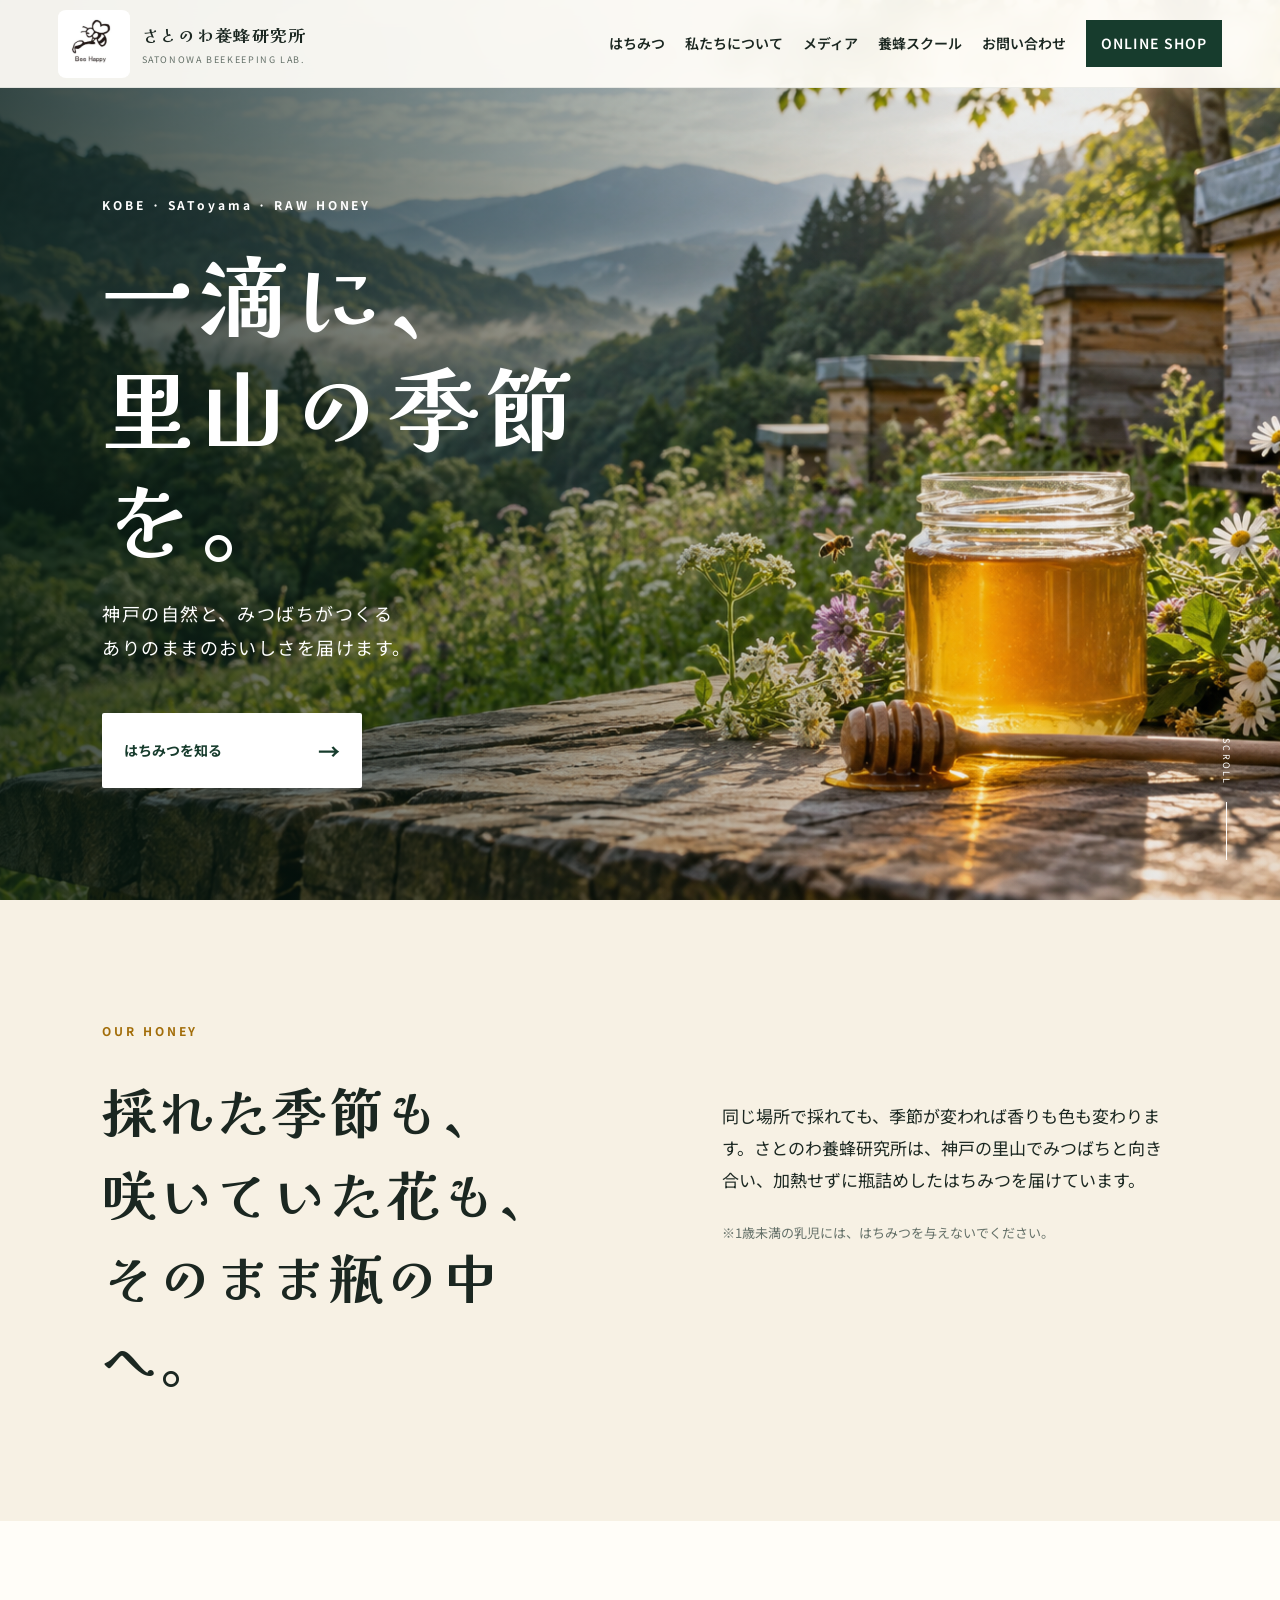
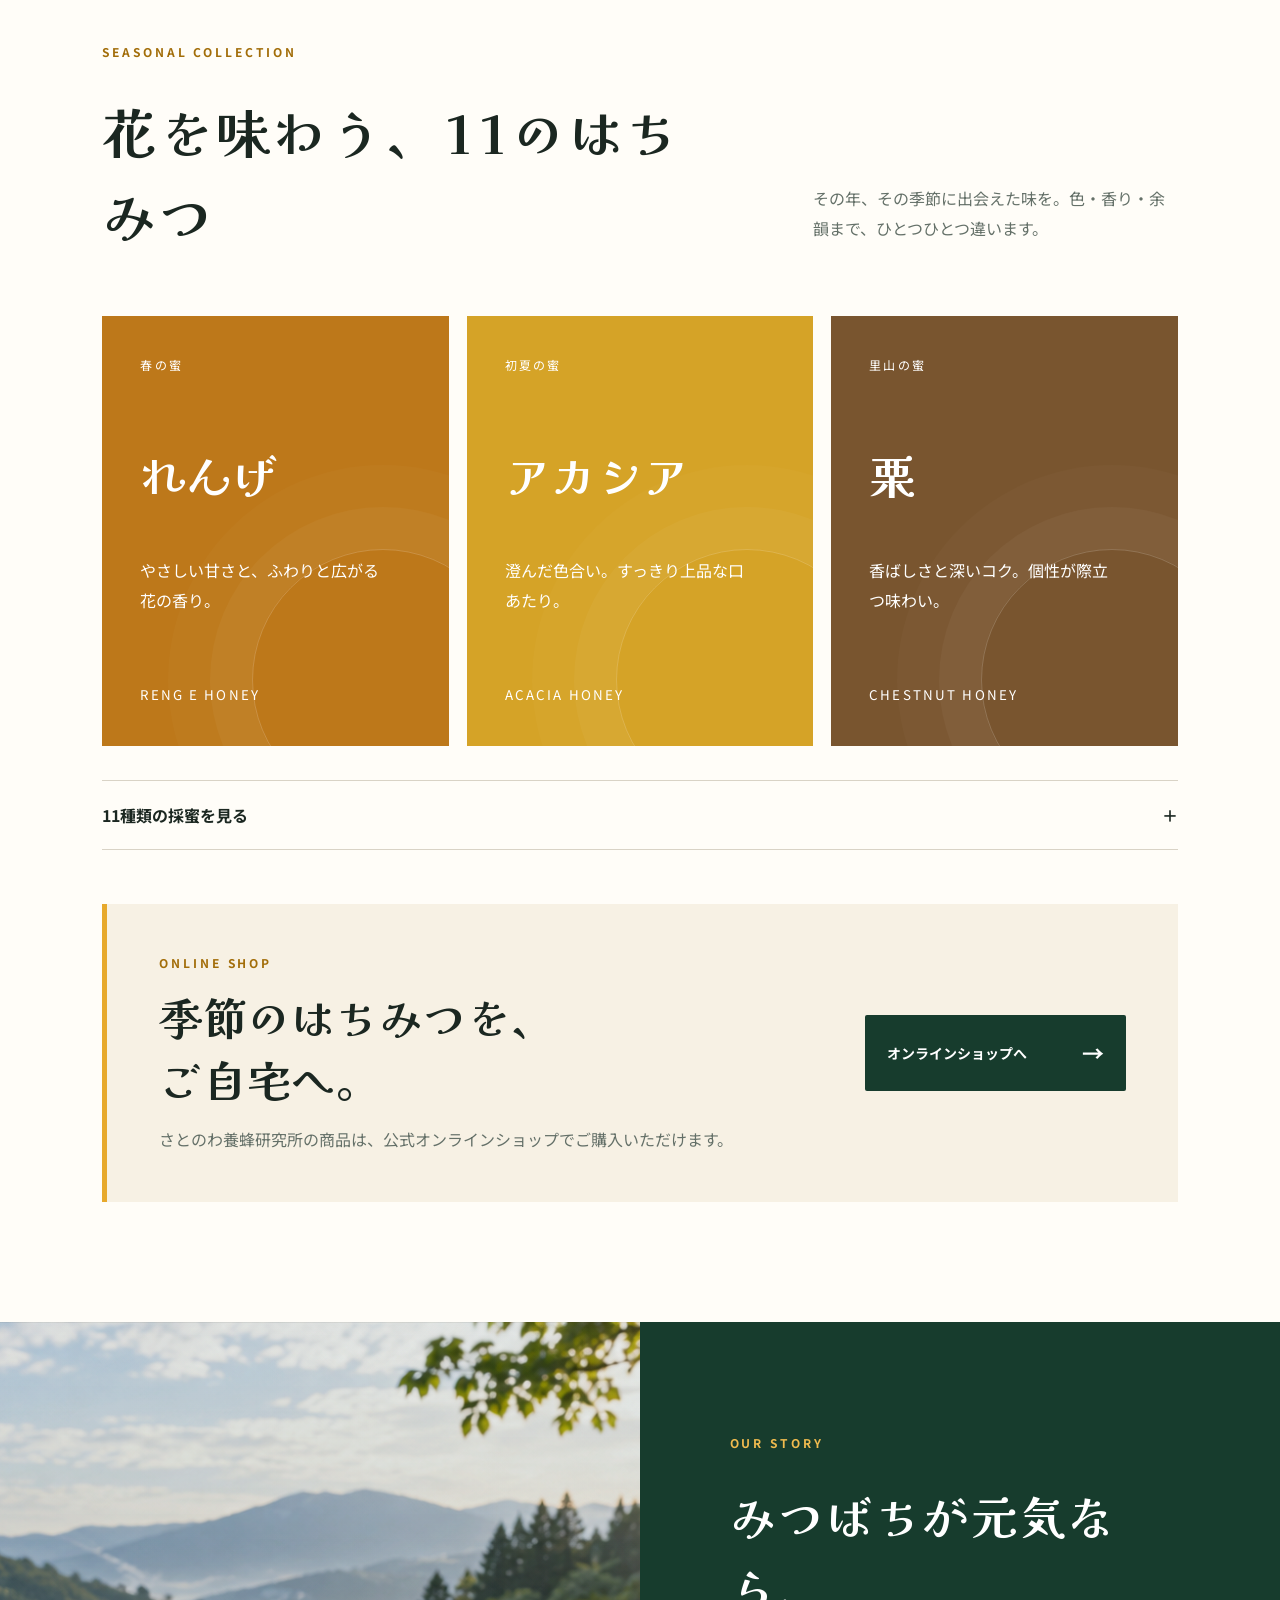
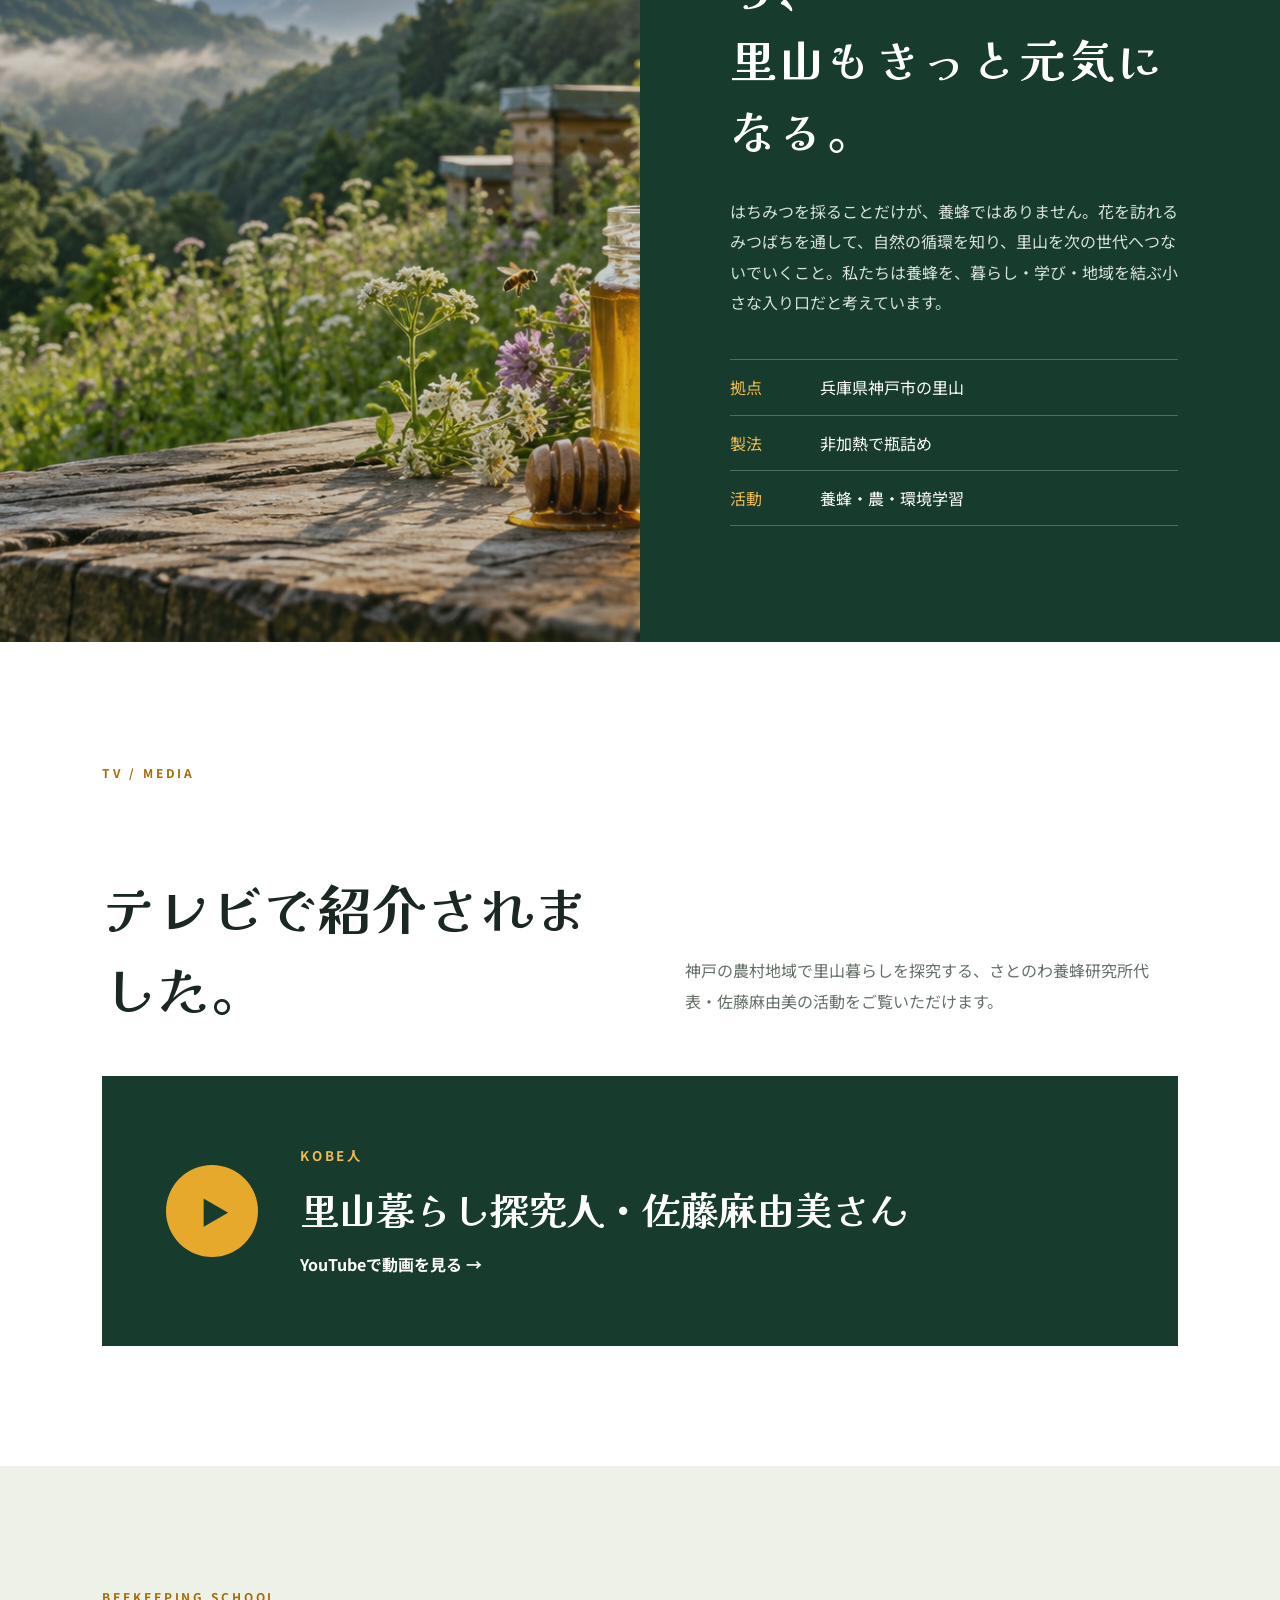
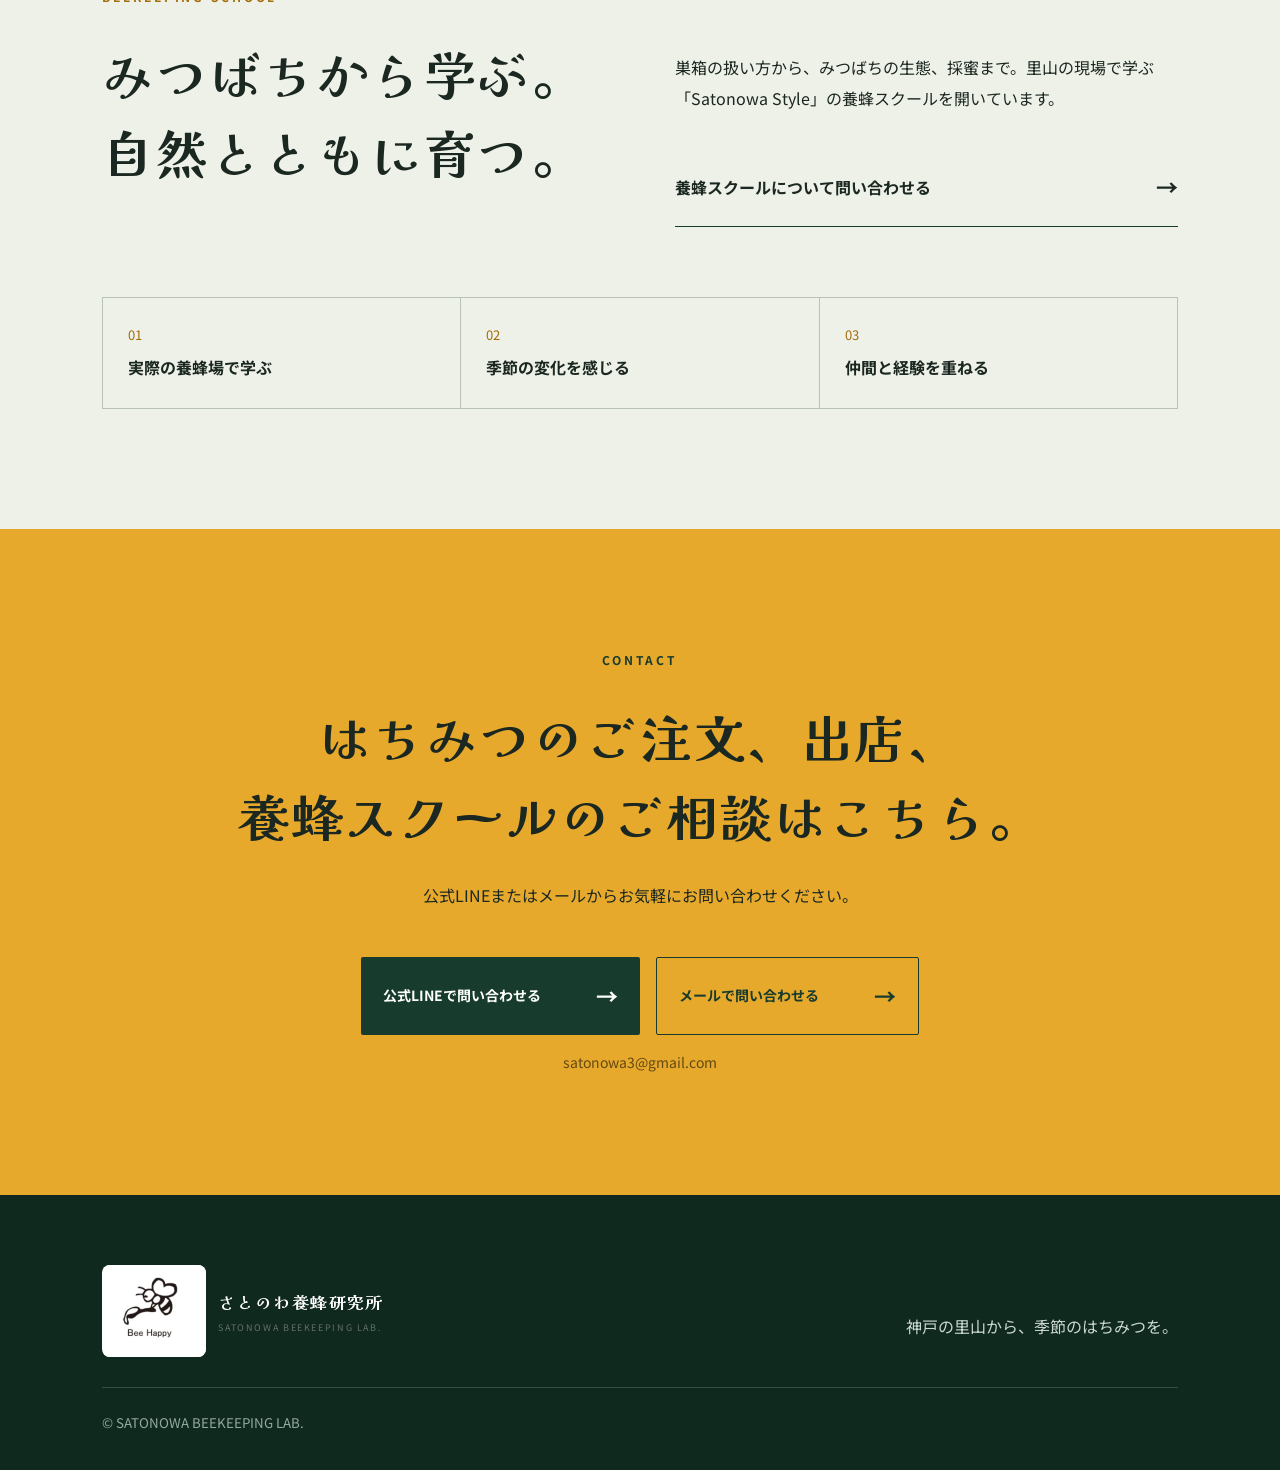
==== index.html @ bc7a6147 "ファイル配置を修正" ====
<!doctype html>
<html lang="ja">
<head>
  <meta charset="utf-8">
  <meta name="viewport" content="width=device-width,initial-scale=1">
  <meta name="description" content="神戸の里山で、みつばちと自然に寄り添いながら非加熱はちみつを届ける、さとのわ養蜂研究所。">
  <meta name="theme-color" content="#173c2d">
  <title>さとのわ養蜂研究所｜神戸・里山の非加熱はちみつ</title>
  <link rel="preconnect" href="https://fonts.googleapis.com">
  <link rel="preconnect" href="https://fonts.gstatic.com" crossorigin>
  <link href="https://fonts.googleapis.com/css2?family=Kaisei+Decol:wght@500;700&family=Noto+Sans+JP:wght@400;500;600;700&display=swap" rel="stylesheet">
  <link rel="icon" type="image/svg+xml" href="data:image/svg+xml,%3Csvg xmlns='http://www.w3.org/2000/svg' viewBox='0 0 64 64'%3E%3Crect width='64' height='64' rx='16' fill='%23173c2d'/%3E%3Cpath d='M32 12c10 13 15 20 15 28a15 15 0 1 1-30 0c0-8 5-15 15-28Z' fill='%23e7a92c'/%3E%3Cpath d='M23 35h18M22 41h20' stroke='%23fff6dd' stroke-width='3'/%3E%3C/svg%3E">
  <link rel="stylesheet" href="assets/style.css">
  <script defer src="assets/site.js"></script>
</head>
<body>
  <header class="site-header" id="top">
    <a class="brand" href="#top" aria-label="トップへ">
      <img class="brand-logo" src="assets/bee-happy-logo.jpg" alt="Bee Happy">
      <span><b>さとのわ養蜂研究所</b><small>SATONOWA BEEKEEPING LAB.</small></span>
    </a>
    <button class="menu-button" aria-expanded="false" aria-controls="nav">メニュー</button>
    <nav id="nav" aria-label="メインメニュー">
      <a href="#honey">はちみつ</a><a href="#story">私たちについて</a><a href="#media">メディア</a><a href="#school">養蜂スクール</a><a href="#contact">お問い合わせ</a><a class="shop-nav" href="https://satonowa3.base.shop/" target="_blank" rel="noopener noreferrer">ONLINE SHOP</a>
    </nav>
  </header>

  <main>
    <section class="hero">
      <img src="assets/satonowa-hero.png" alt="里山の養蜂場と黄金色のはちみつ" fetchpriority="high">
      <div class="hero-shade"></div>
      <div class="hero-copy">
        <p class="eyebrow">KOBE · SAToyama · RAW HONEY</p>
        <h1>一滴に、<br>里山の季節を。</h1>
        <p>神戸の自然と、みつばちがつくる<br>ありのままのおいしさを届けます。</p>
        <a class="button light" href="#honey">はちみつを知る <span>→</span></a>
      </div>
      <div class="scroll">SCROLL <span></span></div>
    </section>

    <section class="intro section">
      <p class="kicker">OUR HONEY</p>
      <div class="intro-grid">
        <h2>採れた季節も、<br>咲いていた花も、<br>そのまま瓶の中へ。</h2>
        <div>
          <p>同じ場所で採れても、季節が変われば香りも色も変わります。さとのわ養蜂研究所は、神戸の里山でみつばちと向き合い、加熱せずに瓶詰めしたはちみつを届けています。</p>
          <p class="note">※1歳未満の乳児には、はちみつを与えないでください。</p>
        </div>
      </div>
    </section>

    <section class="honey section" id="honey">
      <div class="section-title">
        <div><p class="kicker">SEASONAL COLLECTION</p><h2>花を味わう、11のはちみつ</h2></div>
        <p>その年、その季節に出会えた味を。色・香り・余韻まで、ひとつひとつ違います。</p>
      </div>
      <div class="honey-cards">
        <article class="honey-card amber"><span>春の蜜</span><h3>れんげ</h3><p>やさしい甘さと、ふわりと広がる花の香り。</p><small>RENG E HONEY</small></article>
        <article class="honey-card gold"><span>初夏の蜜</span><h3>アカシア</h3><p>澄んだ色合い。すっきり上品な口あたり。</p><small>ACACIA HONEY</small></article>
        <article class="honey-card bronze"><span>里山の蜜</span><h3>栗</h3><p>香ばしさと深いコク。個性が際立つ味わい。</p><small>CHESTNUT HONEY</small></article>
      </div>
      <details class="all-flavors">
        <summary>11種類の採蜜を見る</summary>
        <p>栗／野ばら／菜の花／ヘアリーベッチ／アカシア／みかん／れんげ／ゴールデンロッド／センダン／シイ／クローバー</p>
      </details>
      <div class="shop-panel">
        <div>
          <p class="kicker">ONLINE SHOP</p>
          <h3>季節のはちみつを、<br>ご自宅へ。</h3>
          <p>さとのわ養蜂研究所の商品は、公式オンラインショップでご購入いただけます。</p>
        </div>
        <a class="button dark" href="https://satonowa3.base.shop/" target="_blank" rel="noopener noreferrer">オンラインショップへ <span>→</span></a>
      </div>
    </section>

    <section class="story" id="story">
      <div class="story-photo" role="img" aria-label="里山の養蜂風景"></div>
      <div class="story-copy">
        <p class="kicker">OUR STORY</p>
        <h2>みつばちが元気なら、<br>里山もきっと元気になる。</h2>
        <p>はちみつを採ることだけが、養蜂ではありません。花を訪れるみつばちを通して、自然の循環を知り、里山を次の世代へつないでいくこと。私たちは養蜂を、暮らし・学び・地域を結ぶ小さな入り口だと考えています。</p>
        <dl><div><dt>拠点</dt><dd>兵庫県神戸市の里山</dd></div><div><dt>製法</dt><dd>非加熱で瓶詰め</dd></div><div><dt>活動</dt><dd>養蜂・農・環境学習</dd></div></dl>
      </div>
    </section>

    <section class="media section" id="media">
      <div class="media-heading">
        <p class="kicker">TV / MEDIA</p>
        <h2>テレビで紹介されました。</h2>
        <p>神戸の農村地域で里山暮らしを探究する、さとのわ養蜂研究所代表・佐藤麻由美の活動をご覧いただけます。</p>
      </div>
      <a class="media-card" href="https://youtu.be/AhnhqKnxs9M?si=7JtDK7PWwWXXxS_s" target="_blank" rel="noopener noreferrer" aria-label="YouTubeでテレビ紹介動画を見る">
        <span class="play-mark" aria-hidden="true">▶</span>
        <span class="media-card-copy">
          <small>KOBE人</small>
          <b>里山暮らし探究人・佐藤麻由美さん</b>
          <em>YouTubeで動画を見る →</em>
        </span>
      </a>
    </section>

    <section class="school section" id="school">
      <div>
        <p class="kicker">BEEKEEPING SCHOOL</p>
        <h2>みつばちから学ぶ。<br>自然とともに育つ。</h2>
      </div>
      <div class="school-text">
        <p>巣箱の扱い方から、みつばちの生態、採蜜まで。里山の現場で学ぶ「Satonowa Style」の養蜂スクールを開いています。</p>
        <a class="text-link" href="#contact">養蜂スクールについて問い合わせる <span>→</span></a>
      </div>
      <div class="school-points">
        <span>01<em>実際の養蜂場で学ぶ</em></span><span>02<em>季節の変化を感じる</em></span><span>03<em>仲間と経験を重ねる</em></span>
      </div>
    </section>

    <section class="contact" id="contact">
      <p class="kicker">CONTACT</p>
      <h2>はちみつのご注文、出店、<br>養蜂スクールのご相談はこちら。</h2>
      <p>公式LINEまたはメールからお気軽にお問い合わせください。</p>
      <div class="contact-actions">
        <a class="button dark" href="https://lin.ee/vTVBLSX" target="_blank" rel="noopener noreferrer">公式LINEで問い合わせる <span>→</span></a>
        <a class="button outline" href="mailto:satonowa3@gmail.com">メールで問い合わせる <span>→</span></a>
      </div>
      <p class="contact-address">satonowa3@gmail.com</p>
    </section>
  </main>

  <footer><a class="brand footer-brand" href="#top"><img class="brand-logo" src="assets/bee-happy-logo.jpg" alt="Bee Happy"><span><b>さとのわ養蜂研究所</b><small>SATONOWA BEEKEEPING LAB.</small></span></a><p>神戸の里山から、季節のはちみつを。</p><small>© SATONOWA BEEKEEPING LAB.</small></footer>
</body>
</html>
---- assets/style.css ----
:root{--green:#173c2d;--green2:#24513e;--cream:#f7f1e4;--paper:#fffdf8;--honey:#e7a92c;--ink:#1b2721;--muted:#647068;--line:#d9d3c6}
*{box-sizing:border-box}html{scroll-behavior:smooth}body{margin:0;background:var(--paper);color:var(--ink);font-family:"Noto Sans JP",sans-serif;line-height:1.9}a{color:inherit;text-decoration:none}img{display:block;max-width:100%}
.site-header{height:88px;padding:0 4.5vw;display:flex;align-items:center;justify-content:space-between;background:rgba(255,253,248,.94);backdrop-filter:blur(12px);position:fixed;inset:0 0 auto;z-index:20;border-bottom:1px solid rgba(23,60,45,.08)}.brand{display:flex;gap:12px;align-items:center}.brand-logo{width:72px;height:68px;object-fit:contain;border-radius:8px;background:#fff}.brand b{display:block;font-family:"Kaisei Decol";font-size:17px;letter-spacing:.08em}.brand small{display:block;font-size:9px;letter-spacing:.18em;color:var(--muted)}nav{display:flex;align-items:center;gap:20px;font-size:14px;font-weight:600}nav a{position:relative}nav a:after{content:"";height:1px;background:var(--honey);position:absolute;left:0;right:100%;bottom:-7px;transition:.25s}nav a:hover:after{right:0}.shop-nav{background:var(--green);color:#fff;padding:10px 15px;letter-spacing:.08em}.shop-nav:after{display:none}.menu-button{display:none;border:0;background:none;font-weight:700;color:var(--green)}
.hero{height:min(920px,100svh);min-height:650px;position:relative;display:flex;align-items:center;overflow:hidden}.hero>img{position:absolute;inset:0;width:100%;height:100%;object-fit:cover}.hero-shade{position:absolute;inset:0;background:linear-gradient(90deg,rgba(7,27,19,.76) 0%,rgba(10,32,22,.36) 43%,rgba(10,22,17,.05) 75%)}.hero-copy{position:relative;color:#fff;margin-left:8vw;padding-top:70px;max-width:620px}.eyebrow,.kicker{font-size:12px;font-weight:700;letter-spacing:.24em}.hero h1{font-family:"Kaisei Decol";font-size:clamp(52px,7vw,104px);line-height:1.25;margin:20px 0 24px;letter-spacing:.06em}.hero-copy>p:not(.eyebrow){font-size:18px;letter-spacing:.08em}.button{display:inline-flex;align-items:center;justify-content:space-between;gap:55px;min-width:260px;padding:17px 22px;margin-top:30px;border-radius:2px;font-weight:700;font-size:14px}.button.light{background:#fff;color:var(--green)}.button.dark{background:var(--green);color:#fff}.button span,.text-link span{font-size:22px}.scroll{position:absolute;right:3.5vw;bottom:40px;color:#fff;font-size:9px;letter-spacing:.25em;writing-mode:vertical-rl}.scroll span{display:inline-block;width:1px;height:58px;background:#fff;margin-top:12px}
.section{padding:120px 8vw}.kicker{color:#a26d09;margin:0 0 25px}.intro{background:var(--cream)}.intro-grid{display:grid;grid-template-columns:1.05fr .95fr;gap:9vw;align-items:start}.intro h2,.section-title h2,.story h2,.school h2,.contact h2{font-family:"Kaisei Decol";font-size:clamp(32px,4.2vw,60px);line-height:1.55;letter-spacing:.05em;margin:0}.intro-grid>div{font-size:17px;padding-top:15px}.note{font-size:13px;color:var(--muted);margin-top:24px}
.honey{background:var(--paper)}.section-title{display:grid;grid-template-columns:1.25fr .75fr;gap:8vw;align-items:end}.section-title>p{margin:0 0 12px;color:var(--muted)}.honey-cards{display:grid;grid-template-columns:repeat(3,1fr);gap:18px;margin-top:60px}.honey-card{min-height:430px;padding:38px;display:flex;flex-direction:column;color:#fff;position:relative;overflow:hidden}.honey-card:before{content:"";position:absolute;width:260px;height:260px;border:1px solid rgba(255,255,255,.18);border-radius:50%;right:-65px;bottom:-65px;box-shadow:0 0 0 42px rgba(255,255,255,.035),0 0 0 84px rgba(255,255,255,.02)}.honey-card.amber{background:#bd781a}.honey-card.gold{background:#d5a327}.honey-card.bronze{background:#79552f}.honey-card span{font-size:12px;letter-spacing:.18em}.honey-card h3{font-family:"Kaisei Decol";font-size:46px;margin:55px 0 20px}.honey-card p{max-width:240px}.honey-card small{margin-top:auto;letter-spacing:.16em}.all-flavors{border-top:1px solid var(--line);border-bottom:1px solid var(--line);margin-top:34px;padding:19px 0}.all-flavors summary{cursor:pointer;font-weight:700;list-style:none;display:flex;justify-content:space-between}.all-flavors summary:after{content:"＋"}.all-flavors[open] summary:after{content:"−"}.all-flavors p{color:var(--muted);margin:18px 0 6px}.shop-panel{margin-top:54px;padding:48px 52px;background:var(--cream);display:grid;grid-template-columns:1fr auto;gap:50px;align-items:center;border-left:5px solid var(--honey)}.shop-panel .kicker{margin-bottom:10px}.shop-panel h3{font-family:"Kaisei Decol";font-size:clamp(28px,3.4vw,46px);line-height:1.45;margin:0 0 13px}.shop-panel p:last-child{color:var(--muted);margin:0}.shop-panel .button{margin-top:0}
.story{display:grid;grid-template-columns:1fr 1fr;min-height:720px;background:var(--green);color:#fff}.story-photo{background:linear-gradient(rgba(20,55,41,.08),rgba(20,55,41,.22)),url("satonowa-hero.png") center/cover}.story-copy{padding:110px 8vw 100px 7vw}.story-copy .kicker{color:#f0bb4f}.story h2{font-size:clamp(30px,3.6vw,52px);margin-bottom:30px}.story-copy>p:not(.kicker){color:#d8e1dc}.story dl{margin-top:42px;border-top:1px solid rgba(255,255,255,.25)}.story dl div{display:flex;border-bottom:1px solid rgba(255,255,255,.25);padding:12px 0}.story dt{width:90px;color:#f0bb4f}.story dd{margin:0}
.media{background:#fff}.media-heading{display:grid;grid-template-columns:1fr 1fr;gap:7vw;align-items:end}.media-heading .kicker{grid-column:1/-1;margin-bottom:-8px}.media-heading h2{font-family:"Kaisei Decol";font-size:clamp(32px,4.2vw,58px);line-height:1.5;margin:0}.media-heading>p:last-child{color:var(--muted);margin:0 0 12px}.media-card{margin-top:48px;min-height:270px;background:var(--green);color:#fff;padding:48px 5vw;display:flex;align-items:center;gap:42px;transition:transform .25s,background .25s}.media-card:hover{transform:translateY(-4px);background:var(--green2)}.play-mark{width:92px;height:92px;flex:0 0 92px;border-radius:50%;display:grid;place-items:center;background:var(--honey);color:var(--green);font-size:30px;padding-left:6px}.media-card-copy{display:flex;flex-direction:column}.media-card-copy small{color:#f0bb4f;letter-spacing:.2em;font-weight:700}.media-card-copy b{font-family:"Kaisei Decol";font-size:clamp(24px,3vw,42px);line-height:1.5;margin:12px 0}.media-card-copy em{font-style:normal;font-weight:700}
.school{background:#eef1e8;display:grid;grid-template-columns:1fr 1fr;gap:70px}.school h2{font-size:clamp(32px,4vw,54px)}.school-text{padding-top:50px}.text-link{display:flex;justify-content:space-between;align-items:center;border-bottom:1px solid var(--green);padding:18px 0;font-weight:700;margin-top:35px}.school-points{grid-column:1/-1;display:grid;grid-template-columns:repeat(3,1fr);gap:1px;background:#b9c2b9;border:1px solid #b9c2b9}.school-points span{background:#eef1e8;padding:25px;color:#a26d09;font-size:13px}.school-points em{display:block;color:var(--ink);font-size:16px;font-style:normal;font-weight:700;margin-top:5px}
.contact{text-align:center;padding:120px 20px;background:var(--honey)}.contact .kicker{color:var(--green)}.contact h2{font-size:clamp(30px,4vw,54px)}.contact>p:not(.kicker):not(.contact-note){margin-top:25px}.contact-actions{display:flex;justify-content:center;flex-wrap:wrap;gap:16px}.button.outline{background:transparent;color:var(--green);border:1px solid var(--green)}.contact-address{font-size:14px;color:#634912;margin:14px 0 0!important}.contact-note{font-size:12px;color:#634912;margin-top:15px}footer{background:#10291f;color:#fff;padding:70px 8vw 35px;display:grid;grid-template-columns:1fr auto;gap:30px;align-items:end}.footer-brand{align-self:start}.footer-brand .brand-logo{width:104px;height:92px}footer>p{color:#cbd8d1;text-align:right}footer>small{grid-column:1/-1;border-top:1px solid rgba(255,255,255,.16);padding-top:22px;color:#93a89d}
@media(max-width:820px){.site-header{height:72px;padding:0 16px}.brand{gap:7px}.brand b{font-size:12px}.brand small{display:none}.brand-logo{width:53px;height:50px}.footer-brand .brand-logo{width:90px;height:80px}nav{display:none;position:absolute;left:0;right:0;top:72px;background:var(--paper);padding:20px;flex-direction:column;align-items:flex-start;gap:0;border-bottom:1px solid var(--line)}nav.open{display:flex}nav a{width:100%;padding:13px 0;border-bottom:1px solid var(--line)}nav .shop-nav{margin-top:10px;text-align:center;border-bottom:0}.menu-button{display:block}.hero{min-height:700px}.hero-shade{background:linear-gradient(90deg,rgba(7,27,19,.74),rgba(10,32,22,.18)),linear-gradient(0deg,rgba(7,27,19,.45),transparent 60%)}.hero-copy{margin:0 24px;padding-top:50px}.hero h1{font-size:52px}.hero-copy>p:not(.eyebrow){font-size:15px}.scroll{display:none}.section{padding:80px 24px}.intro-grid,.section-title,.school,.media-heading{grid-template-columns:1fr;gap:36px}.media-heading .kicker{grid-column:auto;margin-bottom:-18px}.media-card{padding:38px 25px;min-height:0;gap:22px;align-items:flex-start}.play-mark{width:64px;height:64px;flex-basis:64px;font-size:22px}.media-card-copy b{font-size:23px}.intro h2{font-size:36px}.honey-cards{grid-template-columns:1fr;margin-top:38px}.honey-card{min-height:320px}.honey-card h3{margin-top:35px}.shop-panel{grid-template-columns:1fr;padding:35px 24px;gap:25px}.shop-panel .button{width:100%;min-width:0}.story{grid-template-columns:1fr}.story-photo{min-height:360px}.story-copy{padding:75px 24px}.school-text{padding-top:0}.school-points{grid-template-columns:1fr}.contact{padding:90px 20px}footer{grid-template-columns:1fr}footer>p{text-align:left;margin:0}}
@media(prefers-reduced-motion:reduce){html{scroll-behavior:auto}*{transition:none!important}}
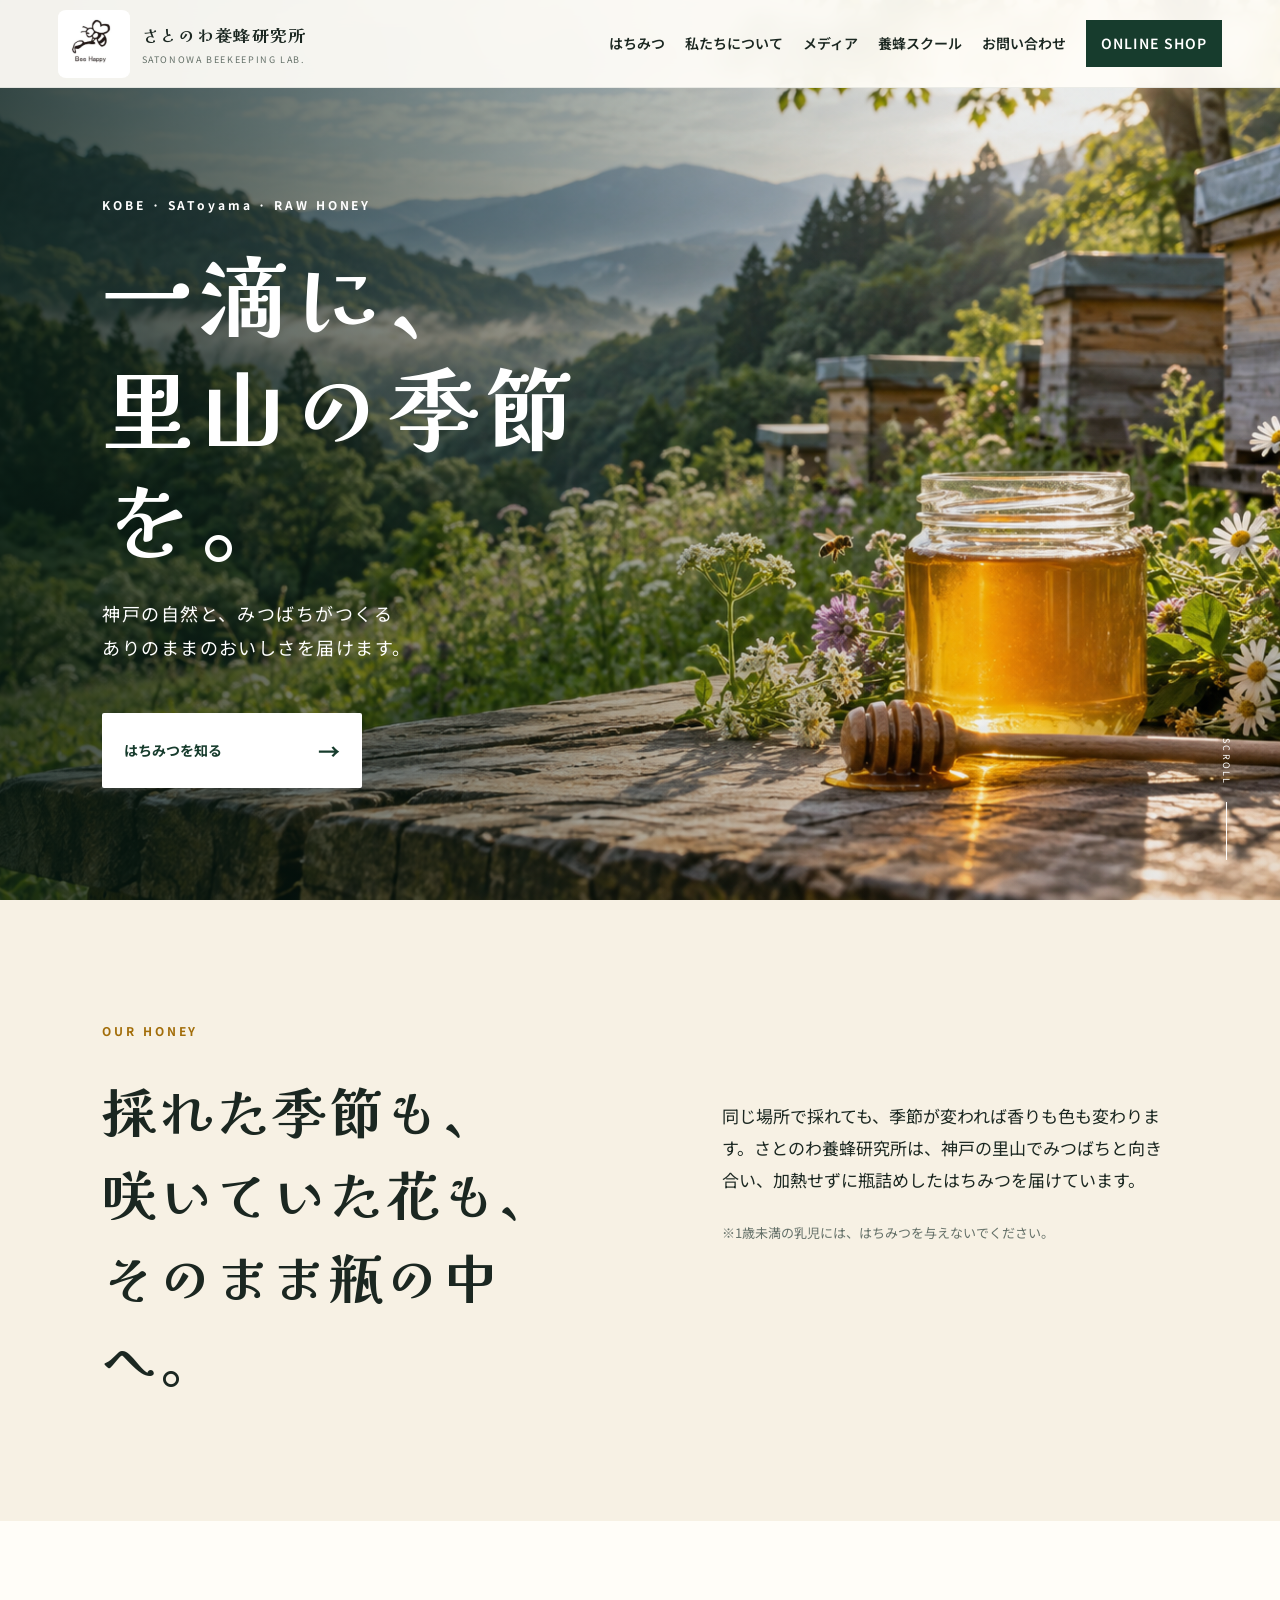
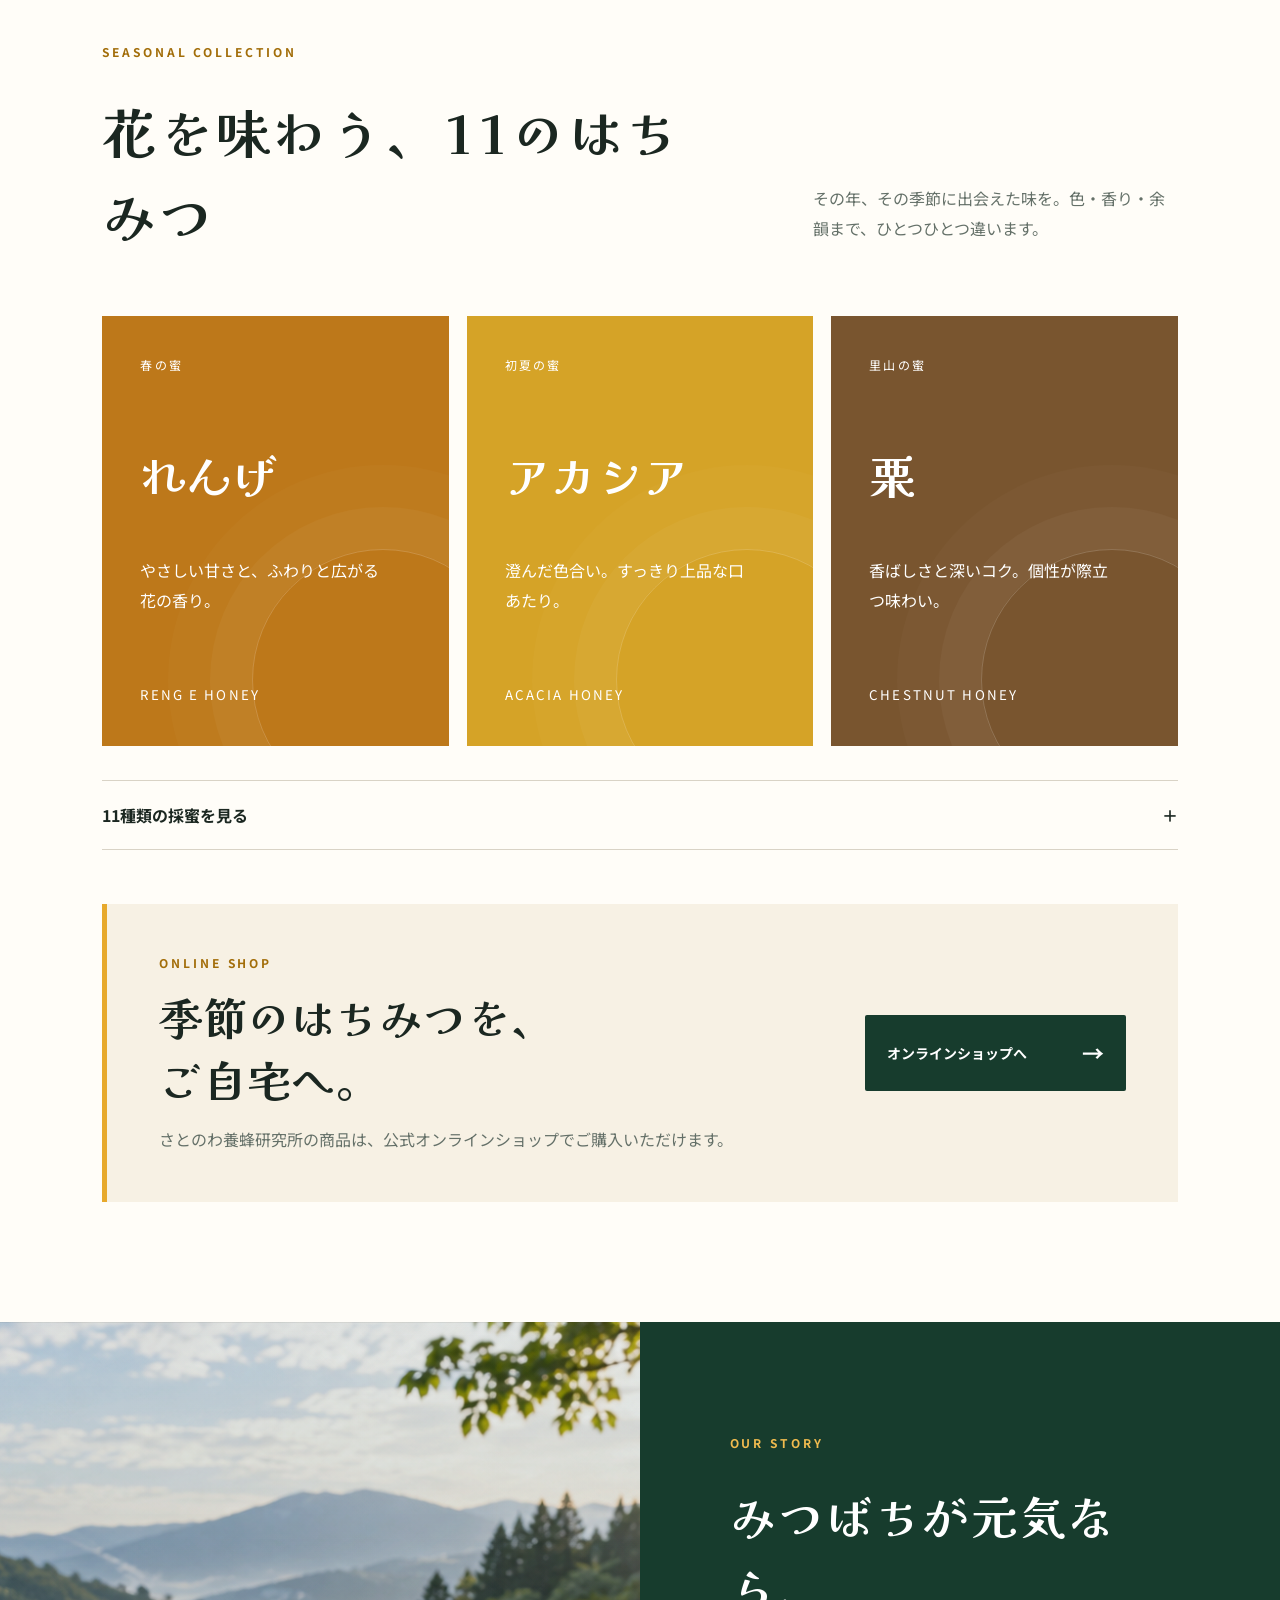
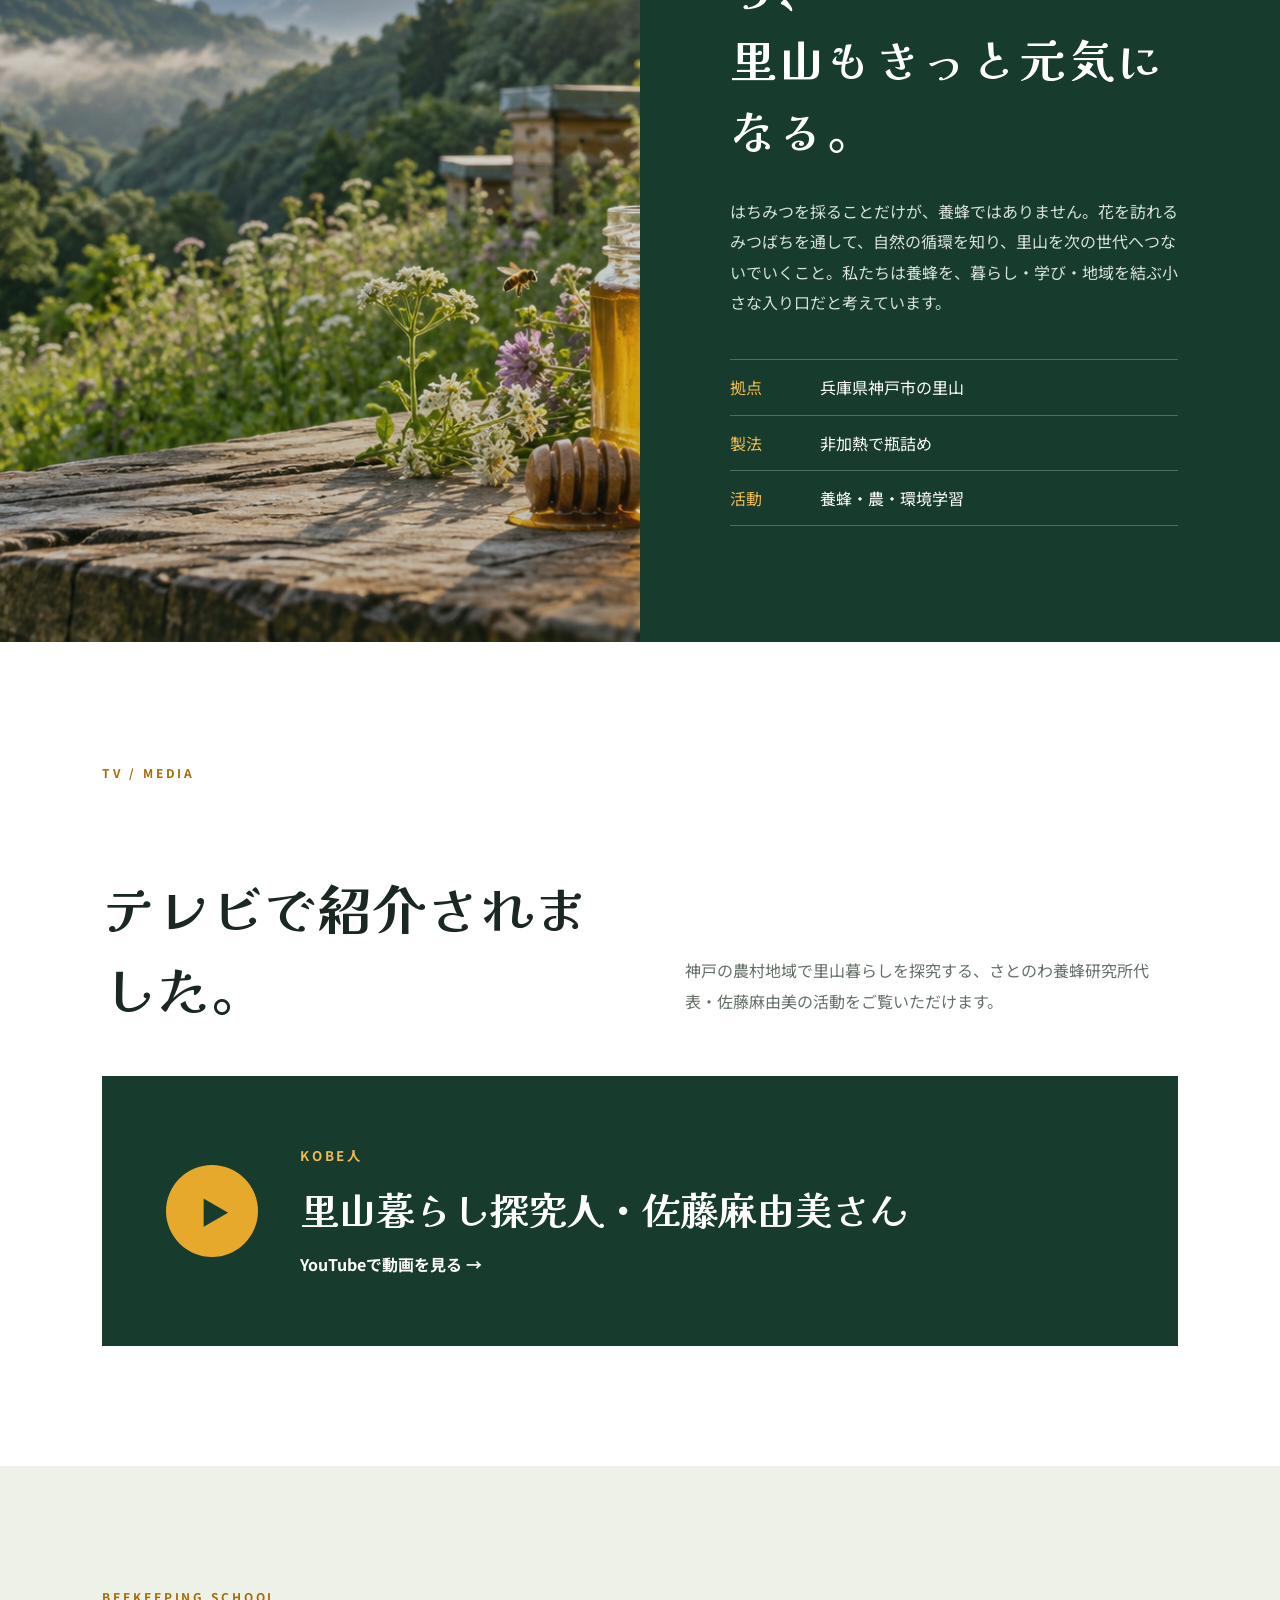
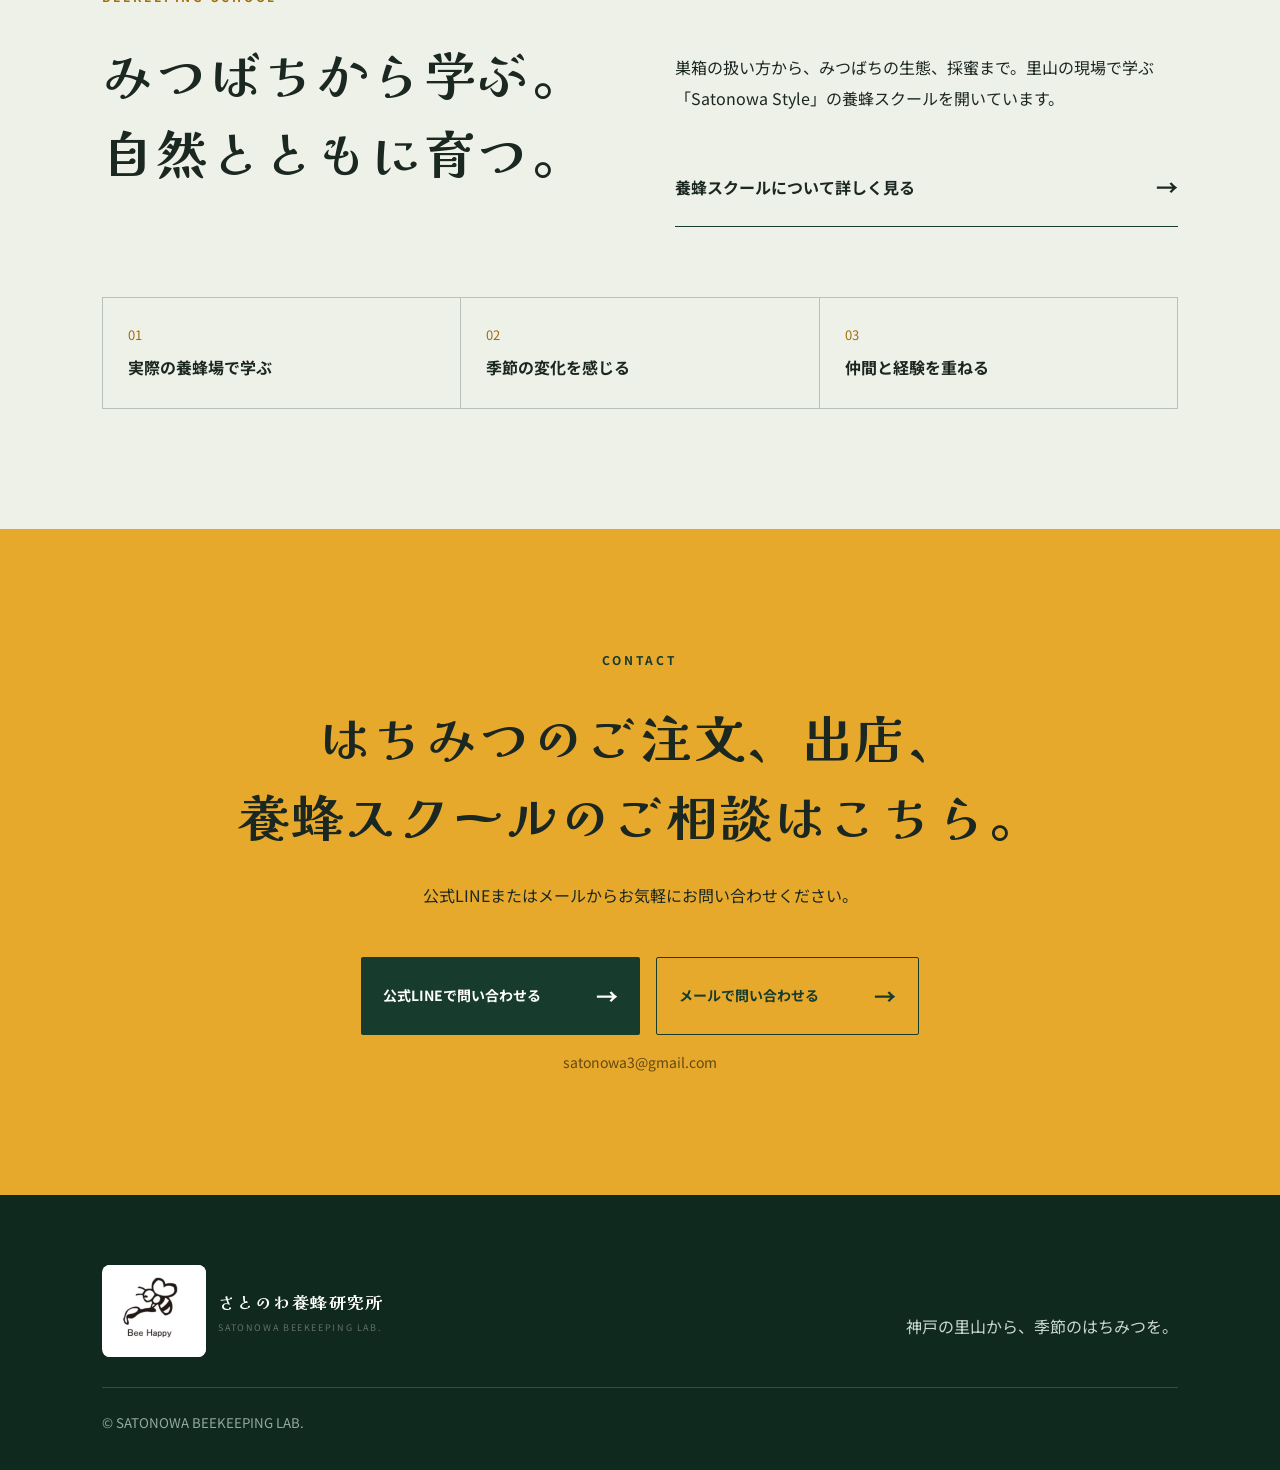
==== commit e08ac77a: "養蜂スクールのリンクを修正し、詳細ページへの遷移を追加" ====
--- a/index.html
+++ b/index.html
@@ -106,7 +106,7 @@
       </div>
       <div class="school-text">
         <p>巣箱の扱い方から、みつばちの生態、採蜜まで。里山の現場で学ぶ「Satonowa Style」の養蜂スクールを開いています。</p>
-        <a class="text-link" href="#contact">養蜂スクールについて問い合わせる <span>→</span></a>
+       <a class="text-link" href="school/">養蜂スクールについて詳しく見る <span>→</span></a>
       </div>
       <div class="school-points">
         <span>01<em>実際の養蜂場で学ぶ</em></span><span>02<em>季節の変化を感じる</em></span><span>03<em>仲間と経験を重ねる</em></span>
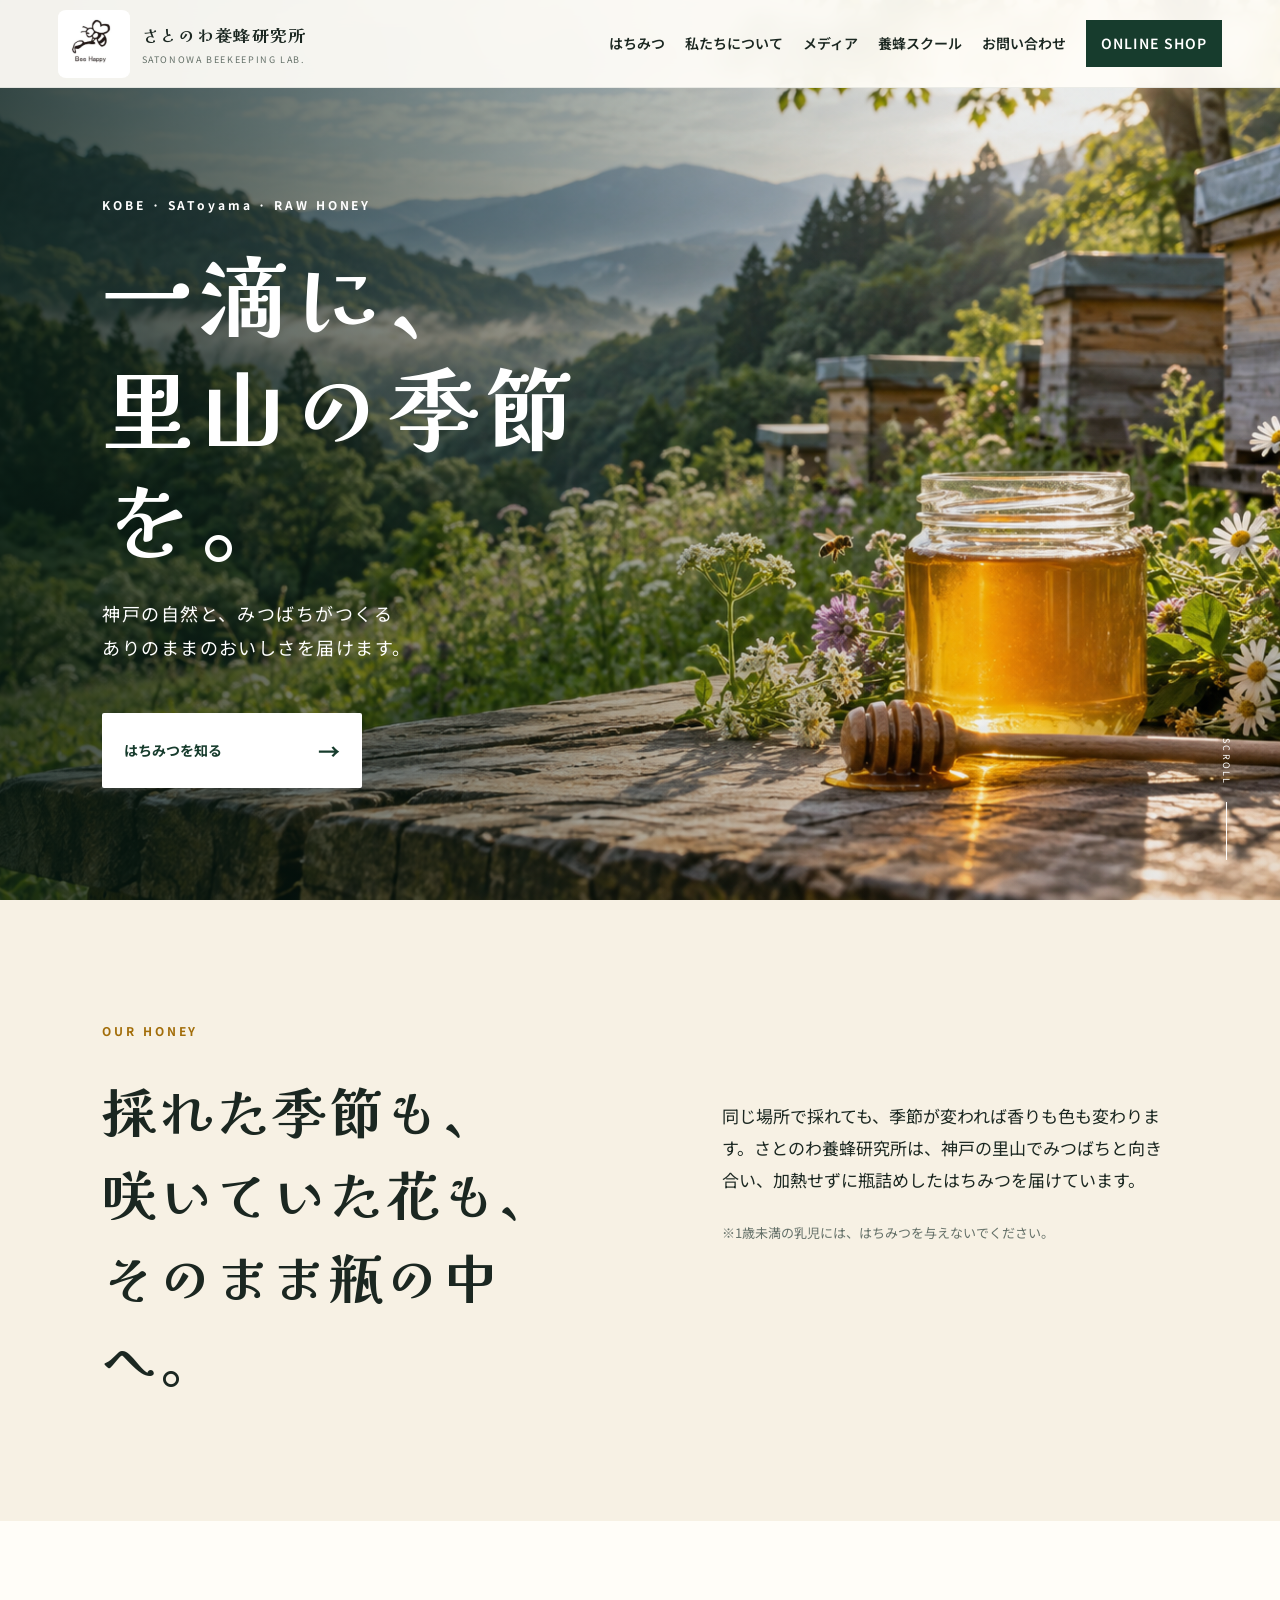
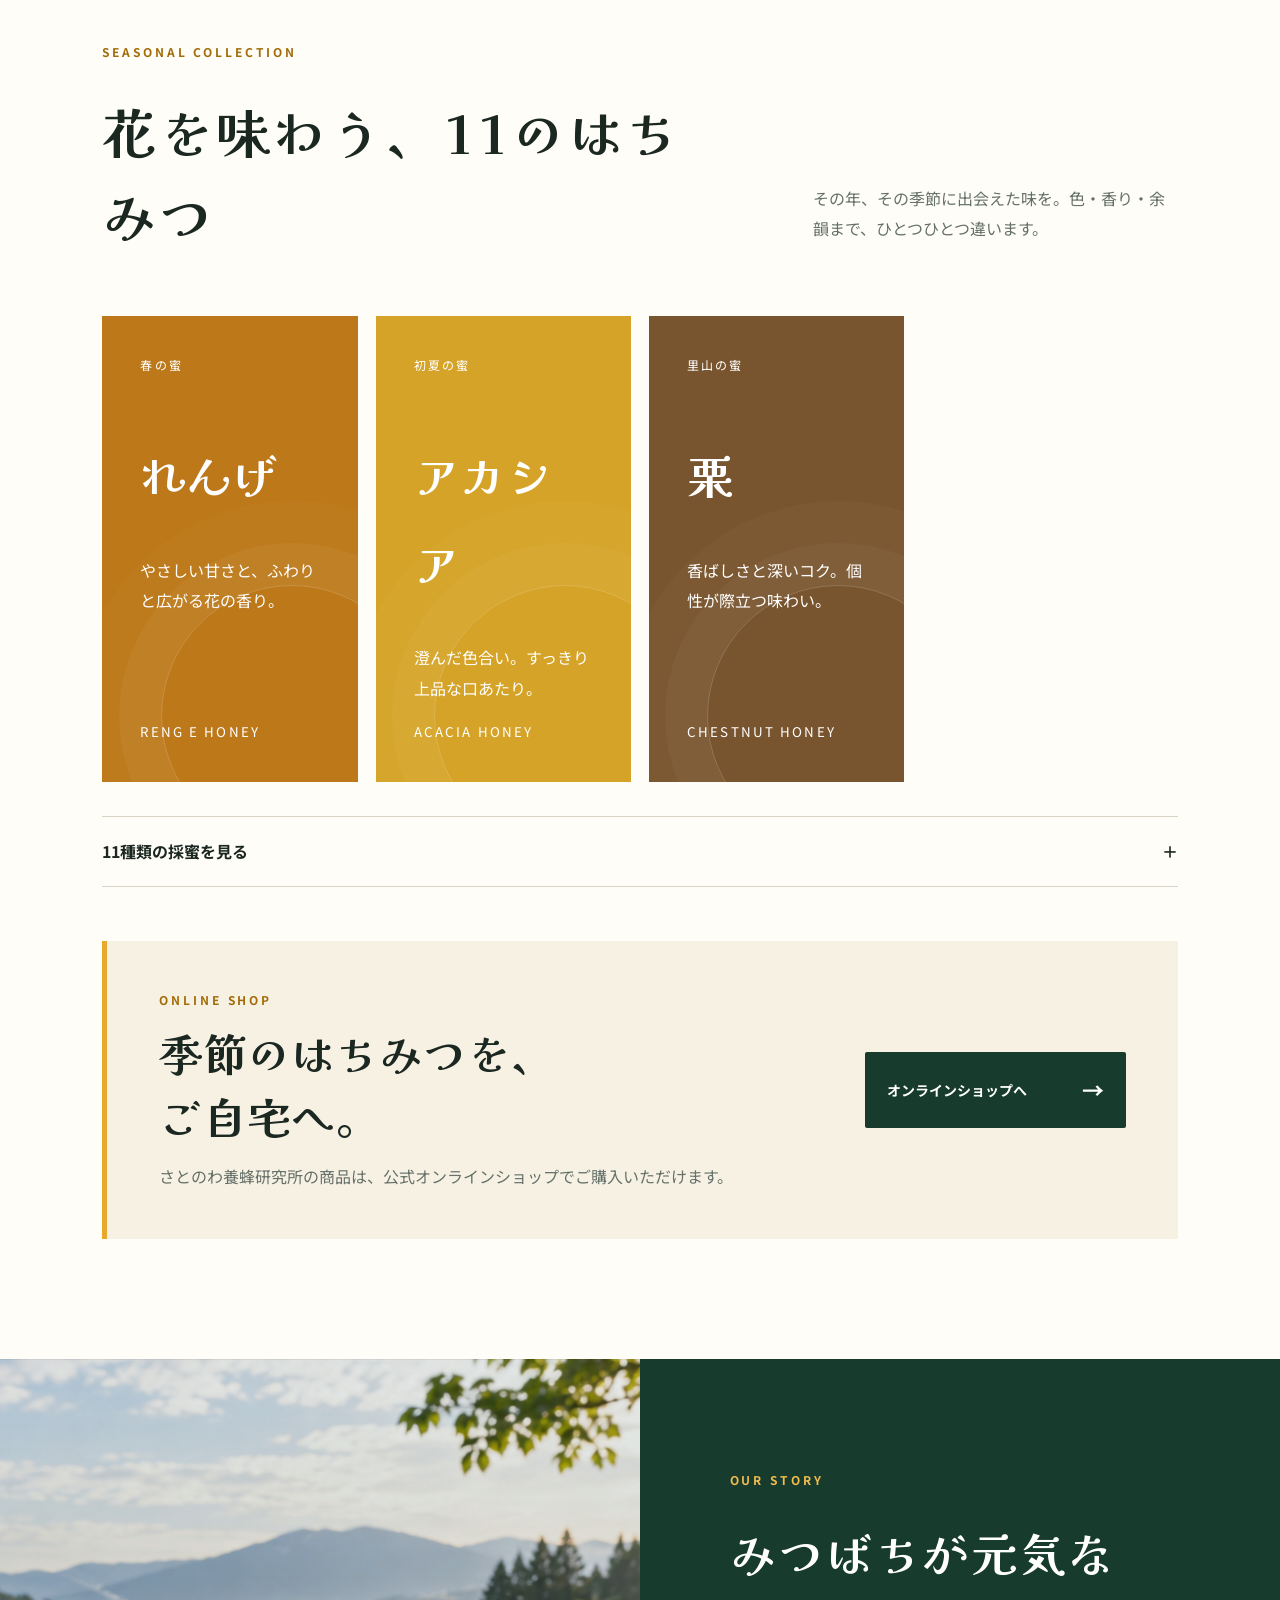
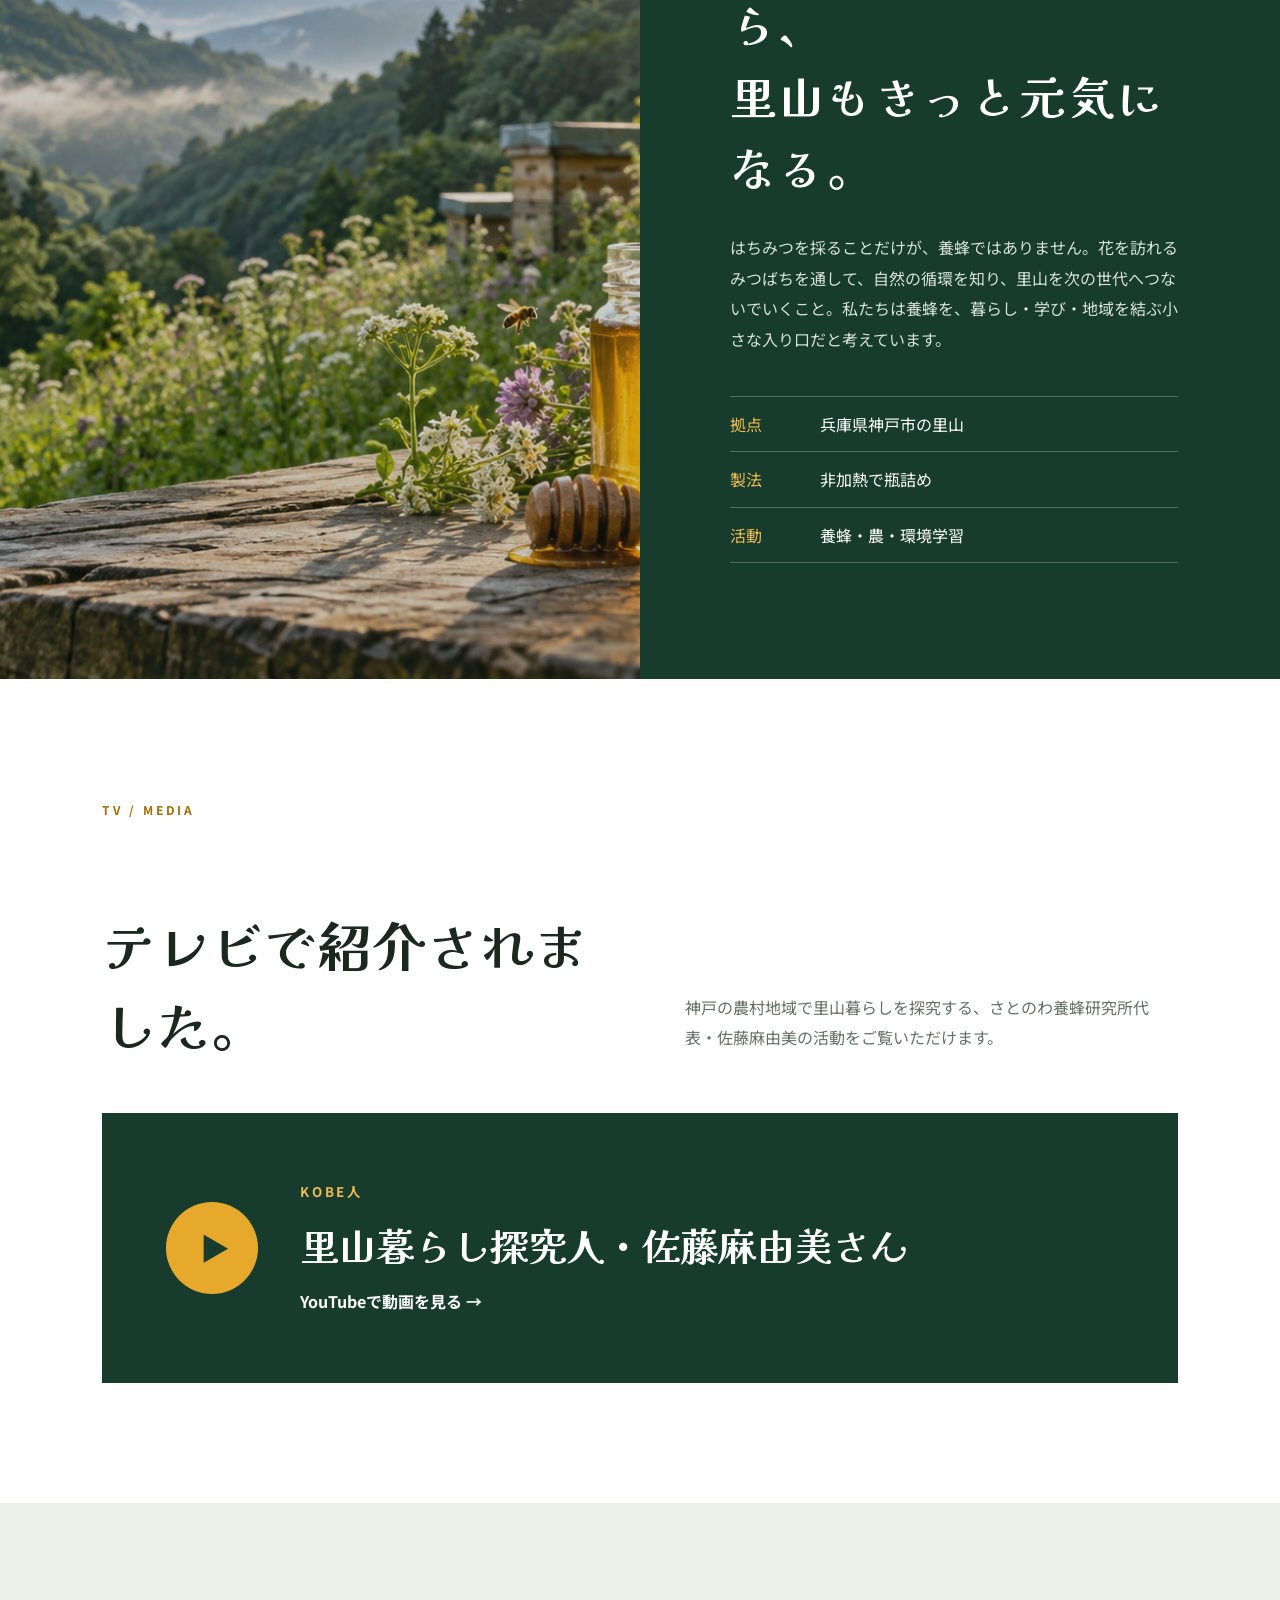
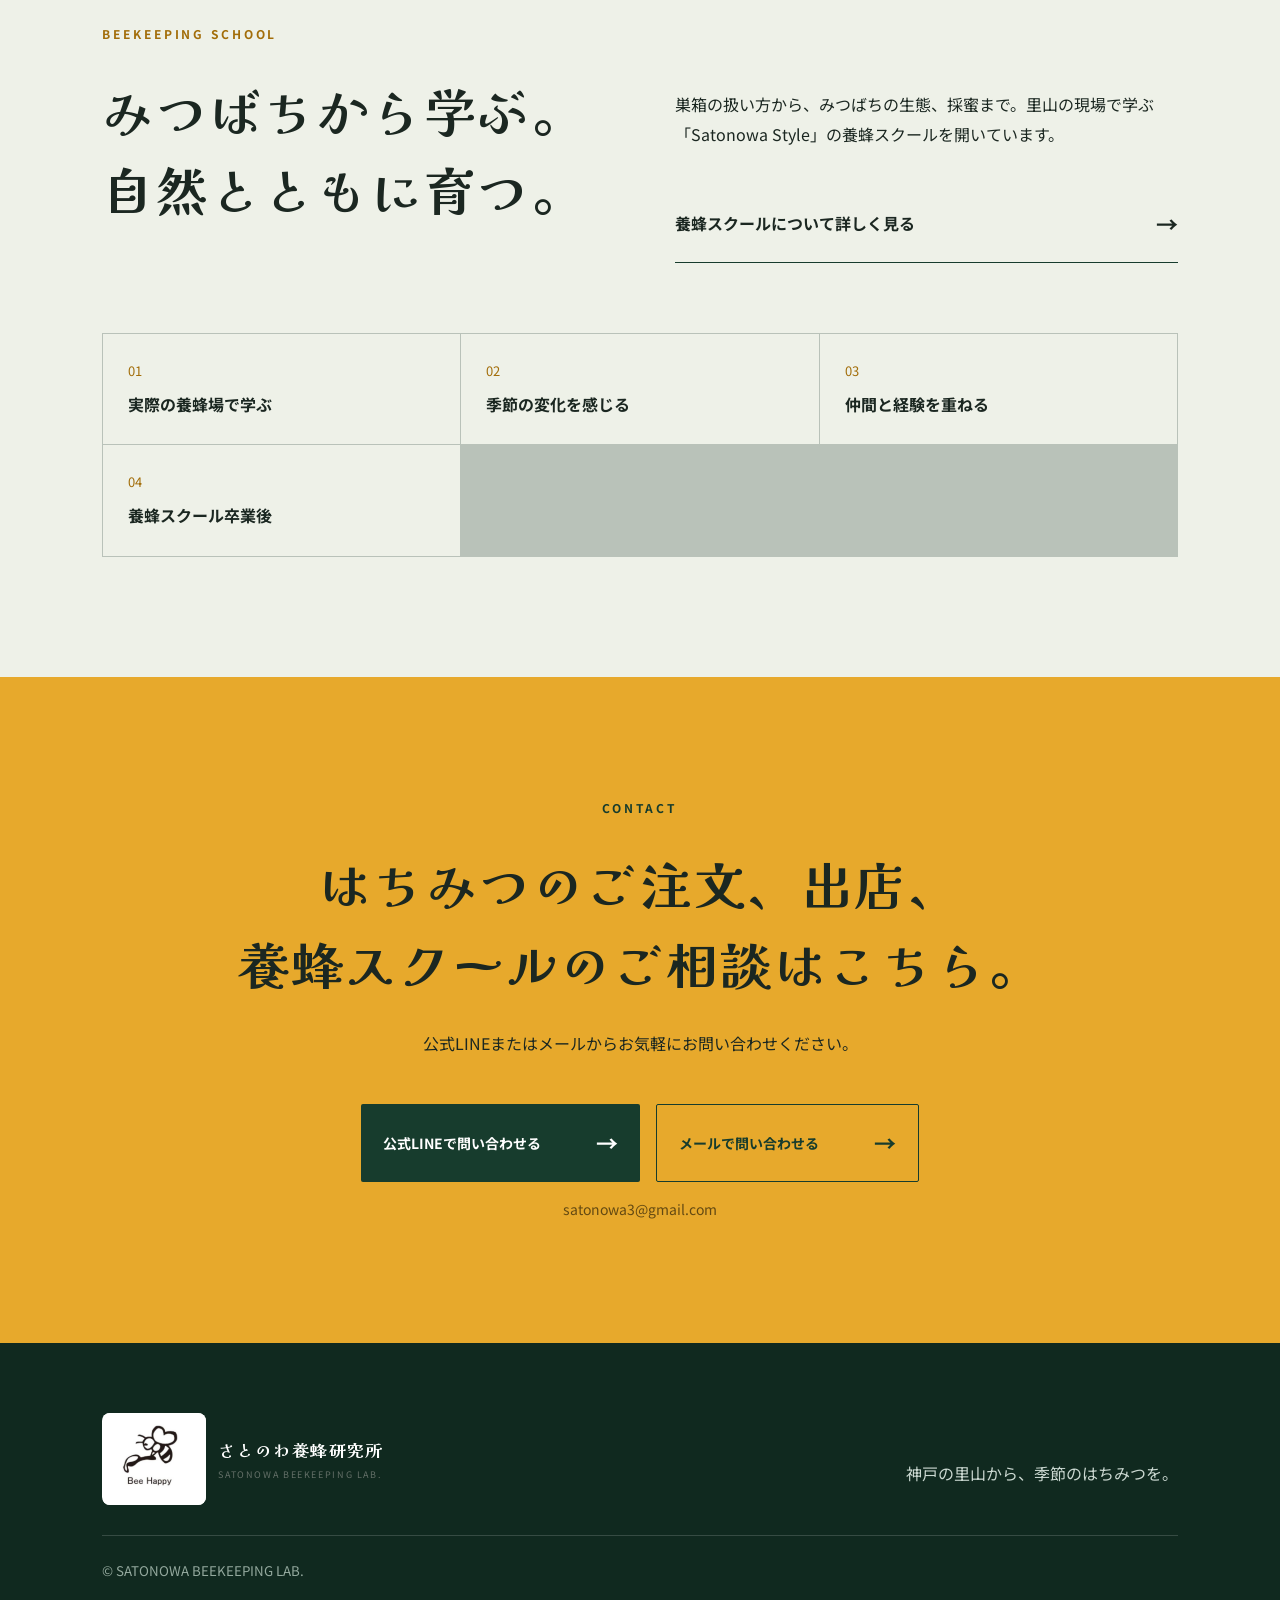
==== commit d4ad5fd0: "school04" ====
--- a/index.html
+++ b/index.html
@@ -109,7 +109,7 @@
        <a class="text-link" href="school/">養蜂スクールについて詳しく見る <span>→</span></a>
       </div>
       <div class="school-points">
-        <span>01<em>実際の養蜂場で学ぶ</em></span><span>02<em>季節の変化を感じる</em></span><span>03<em>仲間と経験を重ねる</em></span>
+        <span>01<em>実際の養蜂場で学ぶ</em></span><span>02<em>季節の変化を感じる</em></span><span>03<em>仲間と経験を重ねる</em></span><a href="school/">04<em>養蜂スクール卒業後</em></a>
       </div>
     </section>
 
--- a/assets/style.css
+++ b/assets/style.css
@@ -3,10 +3,10 @@
 .site-header{height:88px;padding:0 4.5vw;display:flex;align-items:center;justify-content:space-between;background:rgba(255,253,248,.94);backdrop-filter:blur(12px);position:fixed;inset:0 0 auto;z-index:20;border-bottom:1px solid rgba(23,60,45,.08)}.brand{display:flex;gap:12px;align-items:center}.brand-logo{width:72px;height:68px;object-fit:contain;border-radius:8px;background:#fff}.brand b{display:block;font-family:"Kaisei Decol";font-size:17px;letter-spacing:.08em}.brand small{display:block;font-size:9px;letter-spacing:.18em;color:var(--muted)}nav{display:flex;align-items:center;gap:20px;font-size:14px;font-weight:600}nav a{position:relative}nav a:after{content:"";height:1px;background:var(--honey);position:absolute;left:0;right:100%;bottom:-7px;transition:.25s}nav a:hover:after{right:0}.shop-nav{background:var(--green);color:#fff;padding:10px 15px;letter-spacing:.08em}.shop-nav:after{display:none}.menu-button{display:none;border:0;background:none;font-weight:700;color:var(--green)}
 .hero{height:min(920px,100svh);min-height:650px;position:relative;display:flex;align-items:center;overflow:hidden}.hero>img{position:absolute;inset:0;width:100%;height:100%;object-fit:cover}.hero-shade{position:absolute;inset:0;background:linear-gradient(90deg,rgba(7,27,19,.76) 0%,rgba(10,32,22,.36) 43%,rgba(10,22,17,.05) 75%)}.hero-copy{position:relative;color:#fff;margin-left:8vw;padding-top:70px;max-width:620px}.eyebrow,.kicker{font-size:12px;font-weight:700;letter-spacing:.24em}.hero h1{font-family:"Kaisei Decol";font-size:clamp(52px,7vw,104px);line-height:1.25;margin:20px 0 24px;letter-spacing:.06em}.hero-copy>p:not(.eyebrow){font-size:18px;letter-spacing:.08em}.button{display:inline-flex;align-items:center;justify-content:space-between;gap:55px;min-width:260px;padding:17px 22px;margin-top:30px;border-radius:2px;font-weight:700;font-size:14px}.button.light{background:#fff;color:var(--green)}.button.dark{background:var(--green);color:#fff}.button span,.text-link span{font-size:22px}.scroll{position:absolute;right:3.5vw;bottom:40px;color:#fff;font-size:9px;letter-spacing:.25em;writing-mode:vertical-rl}.scroll span{display:inline-block;width:1px;height:58px;background:#fff;margin-top:12px}
 .section{padding:120px 8vw}.kicker{color:#a26d09;margin:0 0 25px}.intro{background:var(--cream)}.intro-grid{display:grid;grid-template-columns:1.05fr .95fr;gap:9vw;align-items:start}.intro h2,.section-title h2,.story h2,.school h2,.contact h2{font-family:"Kaisei Decol";font-size:clamp(32px,4.2vw,60px);line-height:1.55;letter-spacing:.05em;margin:0}.intro-grid>div{font-size:17px;padding-top:15px}.note{font-size:13px;color:var(--muted);margin-top:24px}
-.honey{background:var(--paper)}.section-title{display:grid;grid-template-columns:1.25fr .75fr;gap:8vw;align-items:end}.section-title>p{margin:0 0 12px;color:var(--muted)}.honey-cards{display:grid;grid-template-columns:repeat(3,1fr);gap:18px;margin-top:60px}.honey-card{min-height:430px;padding:38px;display:flex;flex-direction:column;color:#fff;position:relative;overflow:hidden}.honey-card:before{content:"";position:absolute;width:260px;height:260px;border:1px solid rgba(255,255,255,.18);border-radius:50%;right:-65px;bottom:-65px;box-shadow:0 0 0 42px rgba(255,255,255,.035),0 0 0 84px rgba(255,255,255,.02)}.honey-card.amber{background:#bd781a}.honey-card.gold{background:#d5a327}.honey-card.bronze{background:#79552f}.honey-card span{font-size:12px;letter-spacing:.18em}.honey-card h3{font-family:"Kaisei Decol";font-size:46px;margin:55px 0 20px}.honey-card p{max-width:240px}.honey-card small{margin-top:auto;letter-spacing:.16em}.all-flavors{border-top:1px solid var(--line);border-bottom:1px solid var(--line);margin-top:34px;padding:19px 0}.all-flavors summary{cursor:pointer;font-weight:700;list-style:none;display:flex;justify-content:space-between}.all-flavors summary:after{content:"＋"}.all-flavors[open] summary:after{content:"−"}.all-flavors p{color:var(--muted);margin:18px 0 6px}.shop-panel{margin-top:54px;padding:48px 52px;background:var(--cream);display:grid;grid-template-columns:1fr auto;gap:50px;align-items:center;border-left:5px solid var(--honey)}.shop-panel .kicker{margin-bottom:10px}.shop-panel h3{font-family:"Kaisei Decol";font-size:clamp(28px,3.4vw,46px);line-height:1.45;margin:0 0 13px}.shop-panel p:last-child{color:var(--muted);margin:0}.shop-panel .button{margin-top:0}
+.honey{background:var(--paper)}.section-title{display:grid;grid-template-columns:1.25fr .75fr;gap:8vw;align-items:end}.section-title>p{margin:0 0 12px;color:var(--muted)}.honey-cards{display:grid;grid-template-columns:repeat(4,1fr);gap:18px;margin-top:60px}.honey-card{min-height:430px;padding:38px;display:flex;flex-direction:column;color:#fff;position:relative;overflow:hidden}.honey-card:before{content:"";position:absolute;width:260px;height:260px;border:1px solid rgba(255,255,255,.18);border-radius:50%;right:-65px;bottom:-65px;box-shadow:0 0 0 42px rgba(255,255,255,.035),0 0 0 84px rgba(255,255,255,.02)}.honey-card.amber{background:#bd781a}.honey-card.gold{background:#d5a327}.honey-card.bronze{background:#79552f}.honey-card span{font-size:12px;letter-spacing:.18em}.honey-card h3{font-family:"Kaisei Decol";font-size:46px;margin:55px 0 20px}.honey-card p{max-width:240px}.honey-card small{margin-top:auto;letter-spacing:.16em}.all-flavors{border-top:1px solid var(--line);border-bottom:1px solid var(--line);margin-top:34px;padding:19px 0}.all-flavors summary{cursor:pointer;font-weight:700;list-style:none;display:flex;justify-content:space-between}.all-flavors summary:after{content:"＋"}.all-flavors[open] summary:after{content:"−"}.all-flavors p{color:var(--muted);margin:18px 0 6px}.shop-panel{margin-top:54px;padding:48px 52px;background:var(--cream);display:grid;grid-template-columns:1fr auto;gap:50px;align-items:center;border-left:5px solid var(--honey)}.shop-panel .kicker{margin-bottom:10px}.shop-panel h3{font-family:"Kaisei Decol";font-size:clamp(28px,3.4vw,46px);line-height:1.45;margin:0 0 13px}.shop-panel p:last-child{color:var(--muted);margin:0}.shop-panel .button{margin-top:0}
 .story{display:grid;grid-template-columns:1fr 1fr;min-height:720px;background:var(--green);color:#fff}.story-photo{background:linear-gradient(rgba(20,55,41,.08),rgba(20,55,41,.22)),url("satonowa-hero.png") center/cover}.story-copy{padding:110px 8vw 100px 7vw}.story-copy .kicker{color:#f0bb4f}.story h2{font-size:clamp(30px,3.6vw,52px);margin-bottom:30px}.story-copy>p:not(.kicker){color:#d8e1dc}.story dl{margin-top:42px;border-top:1px solid rgba(255,255,255,.25)}.story dl div{display:flex;border-bottom:1px solid rgba(255,255,255,.25);padding:12px 0}.story dt{width:90px;color:#f0bb4f}.story dd{margin:0}
 .media{background:#fff}.media-heading{display:grid;grid-template-columns:1fr 1fr;gap:7vw;align-items:end}.media-heading .kicker{grid-column:1/-1;margin-bottom:-8px}.media-heading h2{font-family:"Kaisei Decol";font-size:clamp(32px,4.2vw,58px);line-height:1.5;margin:0}.media-heading>p:last-child{color:var(--muted);margin:0 0 12px}.media-card{margin-top:48px;min-height:270px;background:var(--green);color:#fff;padding:48px 5vw;display:flex;align-items:center;gap:42px;transition:transform .25s,background .25s}.media-card:hover{transform:translateY(-4px);background:var(--green2)}.play-mark{width:92px;height:92px;flex:0 0 92px;border-radius:50%;display:grid;place-items:center;background:var(--honey);color:var(--green);font-size:30px;padding-left:6px}.media-card-copy{display:flex;flex-direction:column}.media-card-copy small{color:#f0bb4f;letter-spacing:.2em;font-weight:700}.media-card-copy b{font-family:"Kaisei Decol";font-size:clamp(24px,3vw,42px);line-height:1.5;margin:12px 0}.media-card-copy em{font-style:normal;font-weight:700}
-.school{background:#eef1e8;display:grid;grid-template-columns:1fr 1fr;gap:70px}.school h2{font-size:clamp(32px,4vw,54px)}.school-text{padding-top:50px}.text-link{display:flex;justify-content:space-between;align-items:center;border-bottom:1px solid var(--green);padding:18px 0;font-weight:700;margin-top:35px}.school-points{grid-column:1/-1;display:grid;grid-template-columns:repeat(3,1fr);gap:1px;background:#b9c2b9;border:1px solid #b9c2b9}.school-points span{background:#eef1e8;padding:25px;color:#a26d09;font-size:13px}.school-points em{display:block;color:var(--ink);font-size:16px;font-style:normal;font-weight:700;margin-top:5px}
+.school{background:#eef1e8;display:grid;grid-template-columns:1fr 1fr;gap:70px}.school h2{font-size:clamp(32px,4vw,54px)}.school-text{padding-top:50px}.text-link{display:flex;justify-content:space-between;align-items:center;border-bottom:1px solid var(--green);padding:18px 0;font-weight:700;margin-top:35px}.school-points{grid-column:1/-1;display:grid;grid-template-columns:repeat(3,1fr);gap:1px;background:#b9c2b9;border:1px solid #b9c2b9}.school-points span,.school-points a{background:#eef1e8;padding:25px;color:#a26d09;font-size:13px}.school-points em{display:block;color:var(--ink);font-size:16px;font-style:normal;font-weight:700;margin-top:5px}
 .contact{text-align:center;padding:120px 20px;background:var(--honey)}.contact .kicker{color:var(--green)}.contact h2{font-size:clamp(30px,4vw,54px)}.contact>p:not(.kicker):not(.contact-note){margin-top:25px}.contact-actions{display:flex;justify-content:center;flex-wrap:wrap;gap:16px}.button.outline{background:transparent;color:var(--green);border:1px solid var(--green)}.contact-address{font-size:14px;color:#634912;margin:14px 0 0!important}.contact-note{font-size:12px;color:#634912;margin-top:15px}footer{background:#10291f;color:#fff;padding:70px 8vw 35px;display:grid;grid-template-columns:1fr auto;gap:30px;align-items:end}.footer-brand{align-self:start}.footer-brand .brand-logo{width:104px;height:92px}footer>p{color:#cbd8d1;text-align:right}footer>small{grid-column:1/-1;border-top:1px solid rgba(255,255,255,.16);padding-top:22px;color:#93a89d}
 @media(max-width:820px){.site-header{height:72px;padding:0 16px}.brand{gap:7px}.brand b{font-size:12px}.brand small{display:none}.brand-logo{width:53px;height:50px}.footer-brand .brand-logo{width:90px;height:80px}nav{display:none;position:absolute;left:0;right:0;top:72px;background:var(--paper);padding:20px;flex-direction:column;align-items:flex-start;gap:0;border-bottom:1px solid var(--line)}nav.open{display:flex}nav a{width:100%;padding:13px 0;border-bottom:1px solid var(--line)}nav .shop-nav{margin-top:10px;text-align:center;border-bottom:0}.menu-button{display:block}.hero{min-height:700px}.hero-shade{background:linear-gradient(90deg,rgba(7,27,19,.74),rgba(10,32,22,.18)),linear-gradient(0deg,rgba(7,27,19,.45),transparent 60%)}.hero-copy{margin:0 24px;padding-top:50px}.hero h1{font-size:52px}.hero-copy>p:not(.eyebrow){font-size:15px}.scroll{display:none}.section{padding:80px 24px}.intro-grid,.section-title,.school,.media-heading{grid-template-columns:1fr;gap:36px}.media-heading .kicker{grid-column:auto;margin-bottom:-18px}.media-card{padding:38px 25px;min-height:0;gap:22px;align-items:flex-start}.play-mark{width:64px;height:64px;flex-basis:64px;font-size:22px}.media-card-copy b{font-size:23px}.intro h2{font-size:36px}.honey-cards{grid-template-columns:1fr;margin-top:38px}.honey-card{min-height:320px}.honey-card h3{margin-top:35px}.shop-panel{grid-template-columns:1fr;padding:35px 24px;gap:25px}.shop-panel .button{width:100%;min-width:0}.story{grid-template-columns:1fr}.story-photo{min-height:360px}.story-copy{padding:75px 24px}.school-text{padding-top:0}.school-points{grid-template-columns:1fr}.contact{padding:90px 20px}footer{grid-template-columns:1fr}footer>p{text-align:left;margin:0}}
 @media(prefers-reduced-motion:reduce){html{scroll-behavior:auto}*{transition:none!important}}
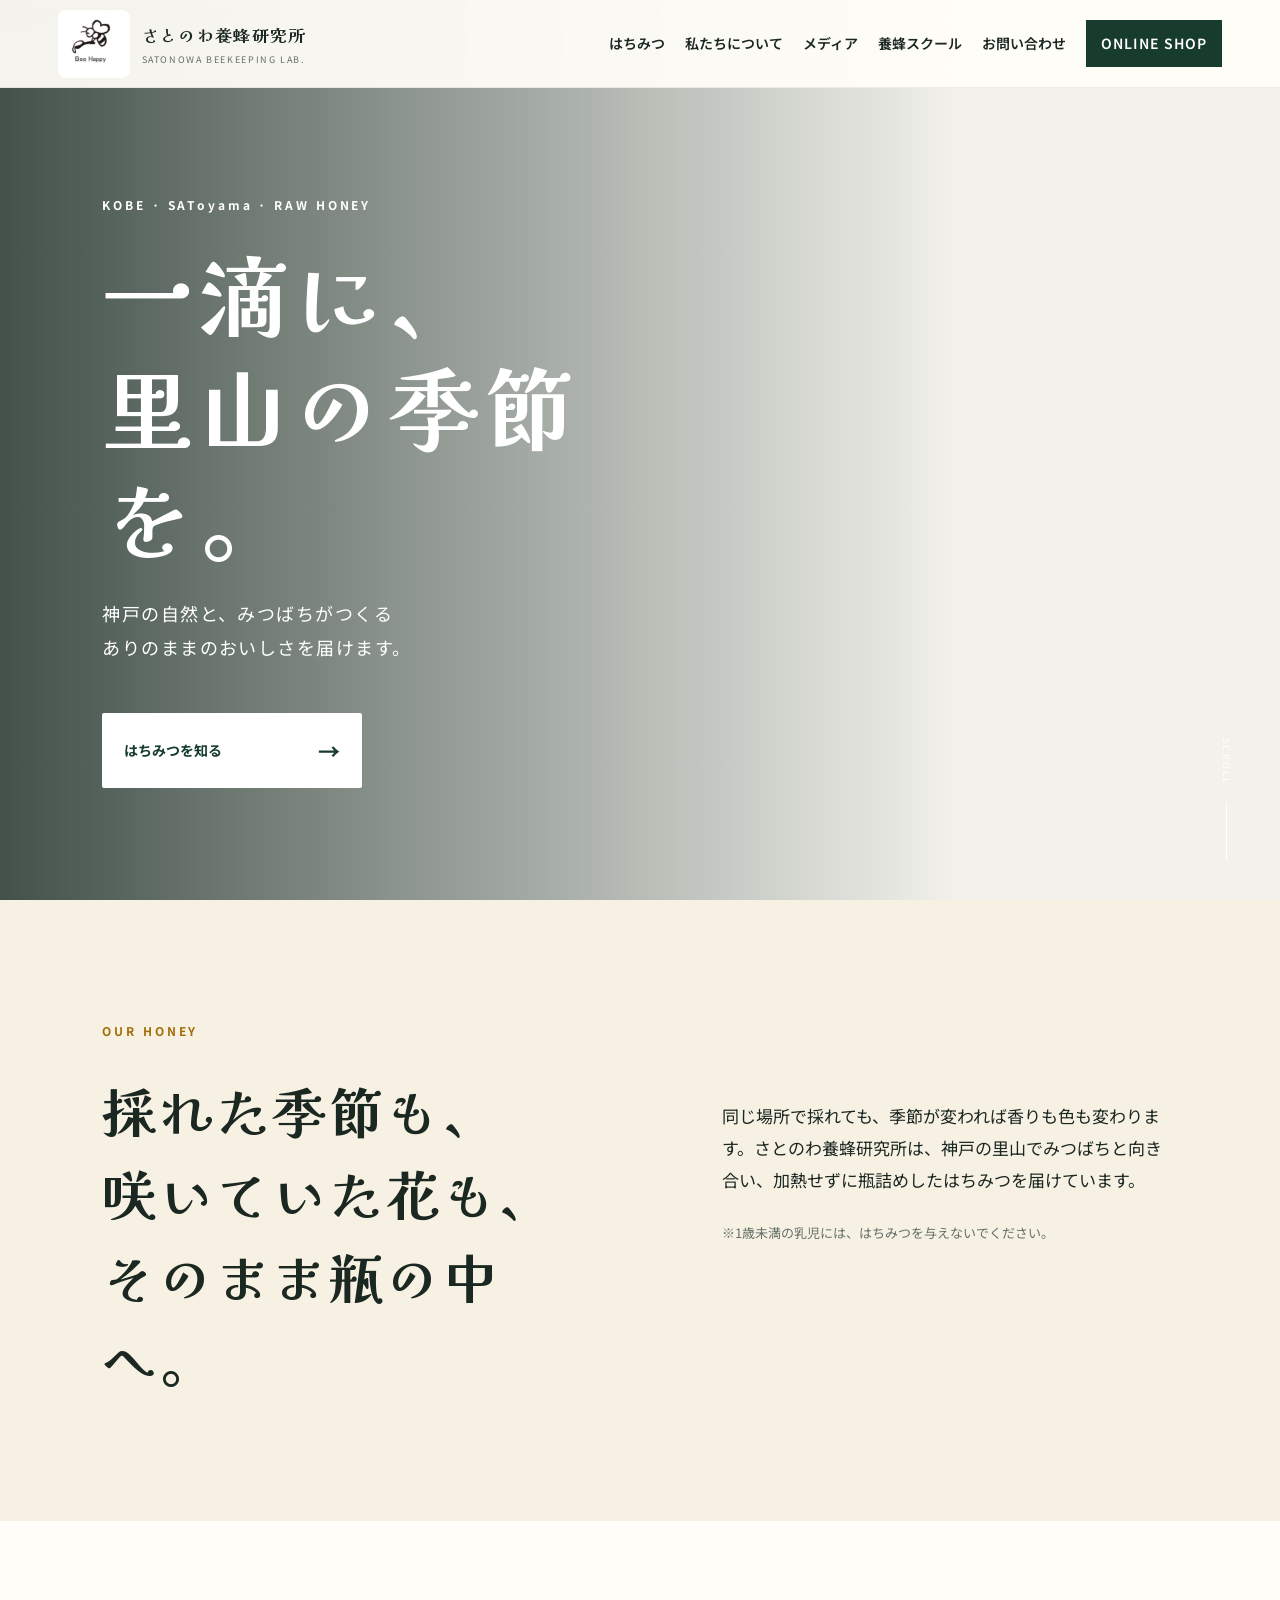
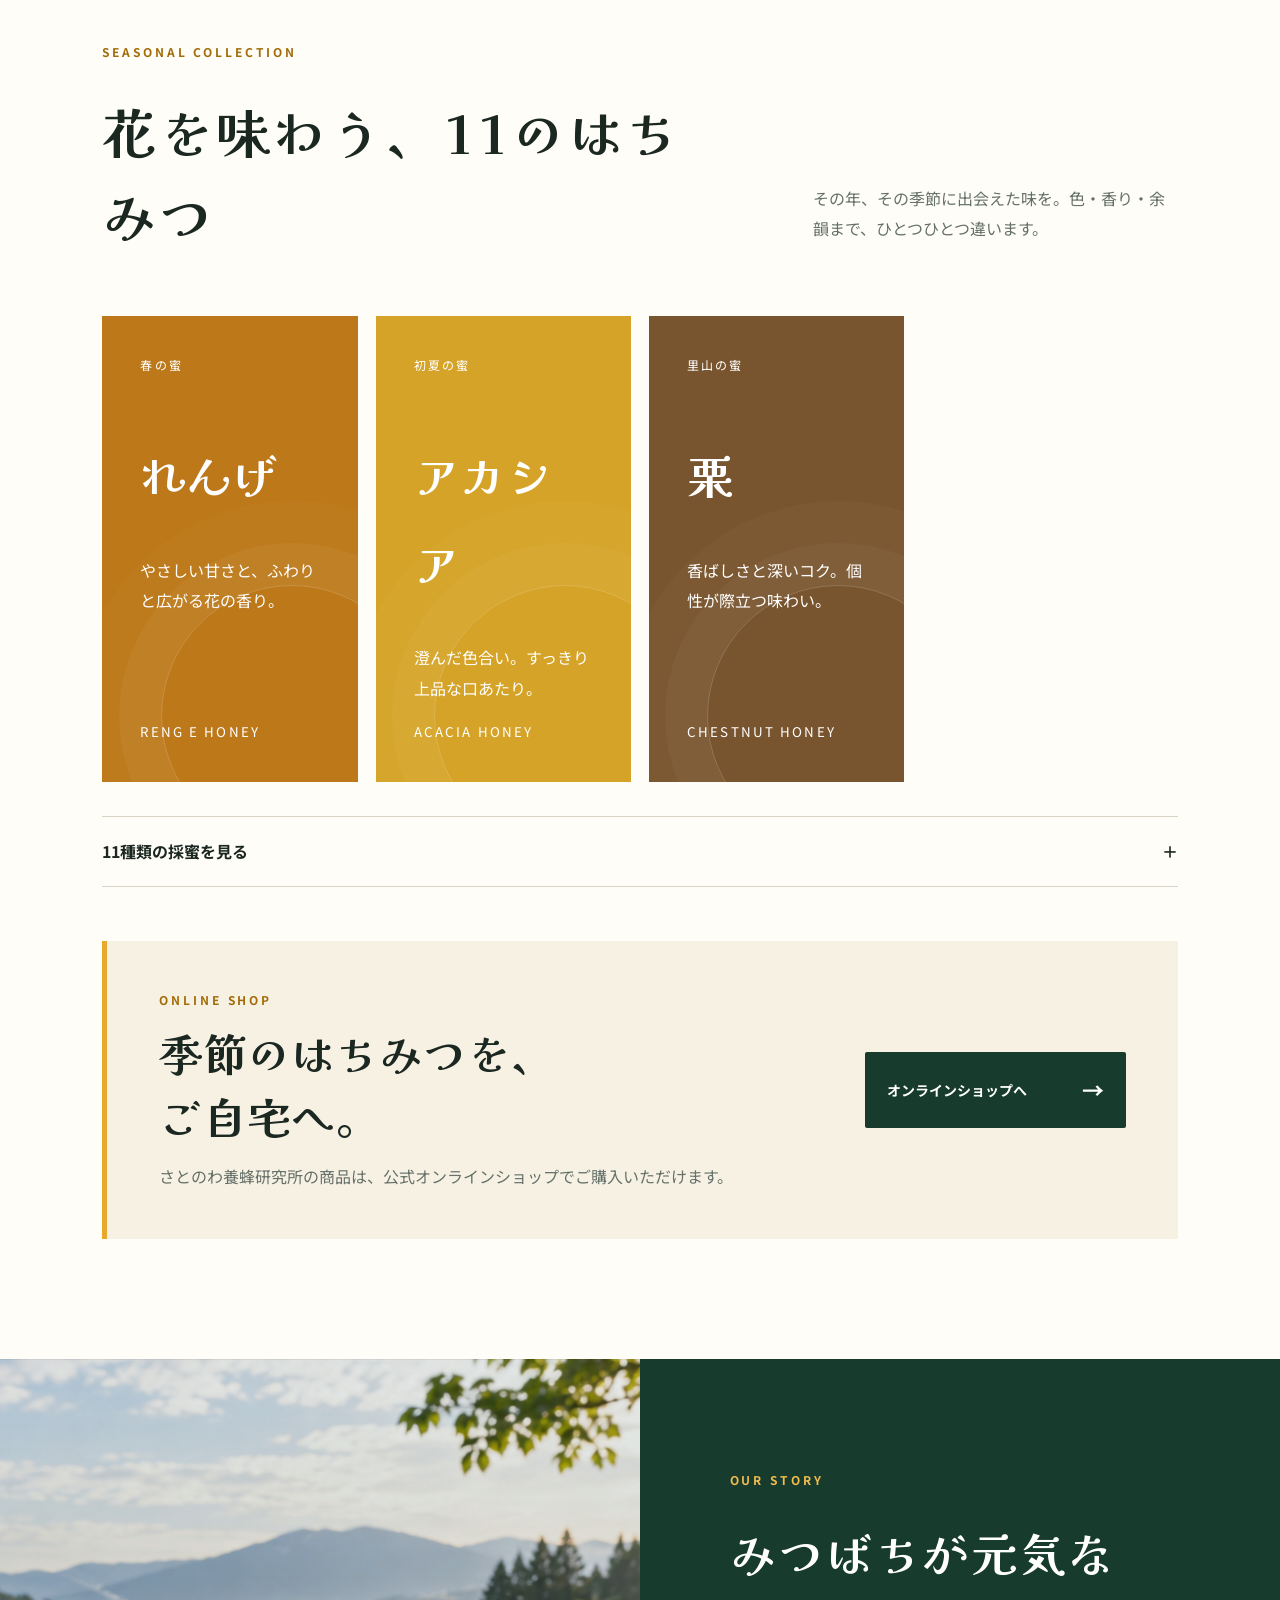
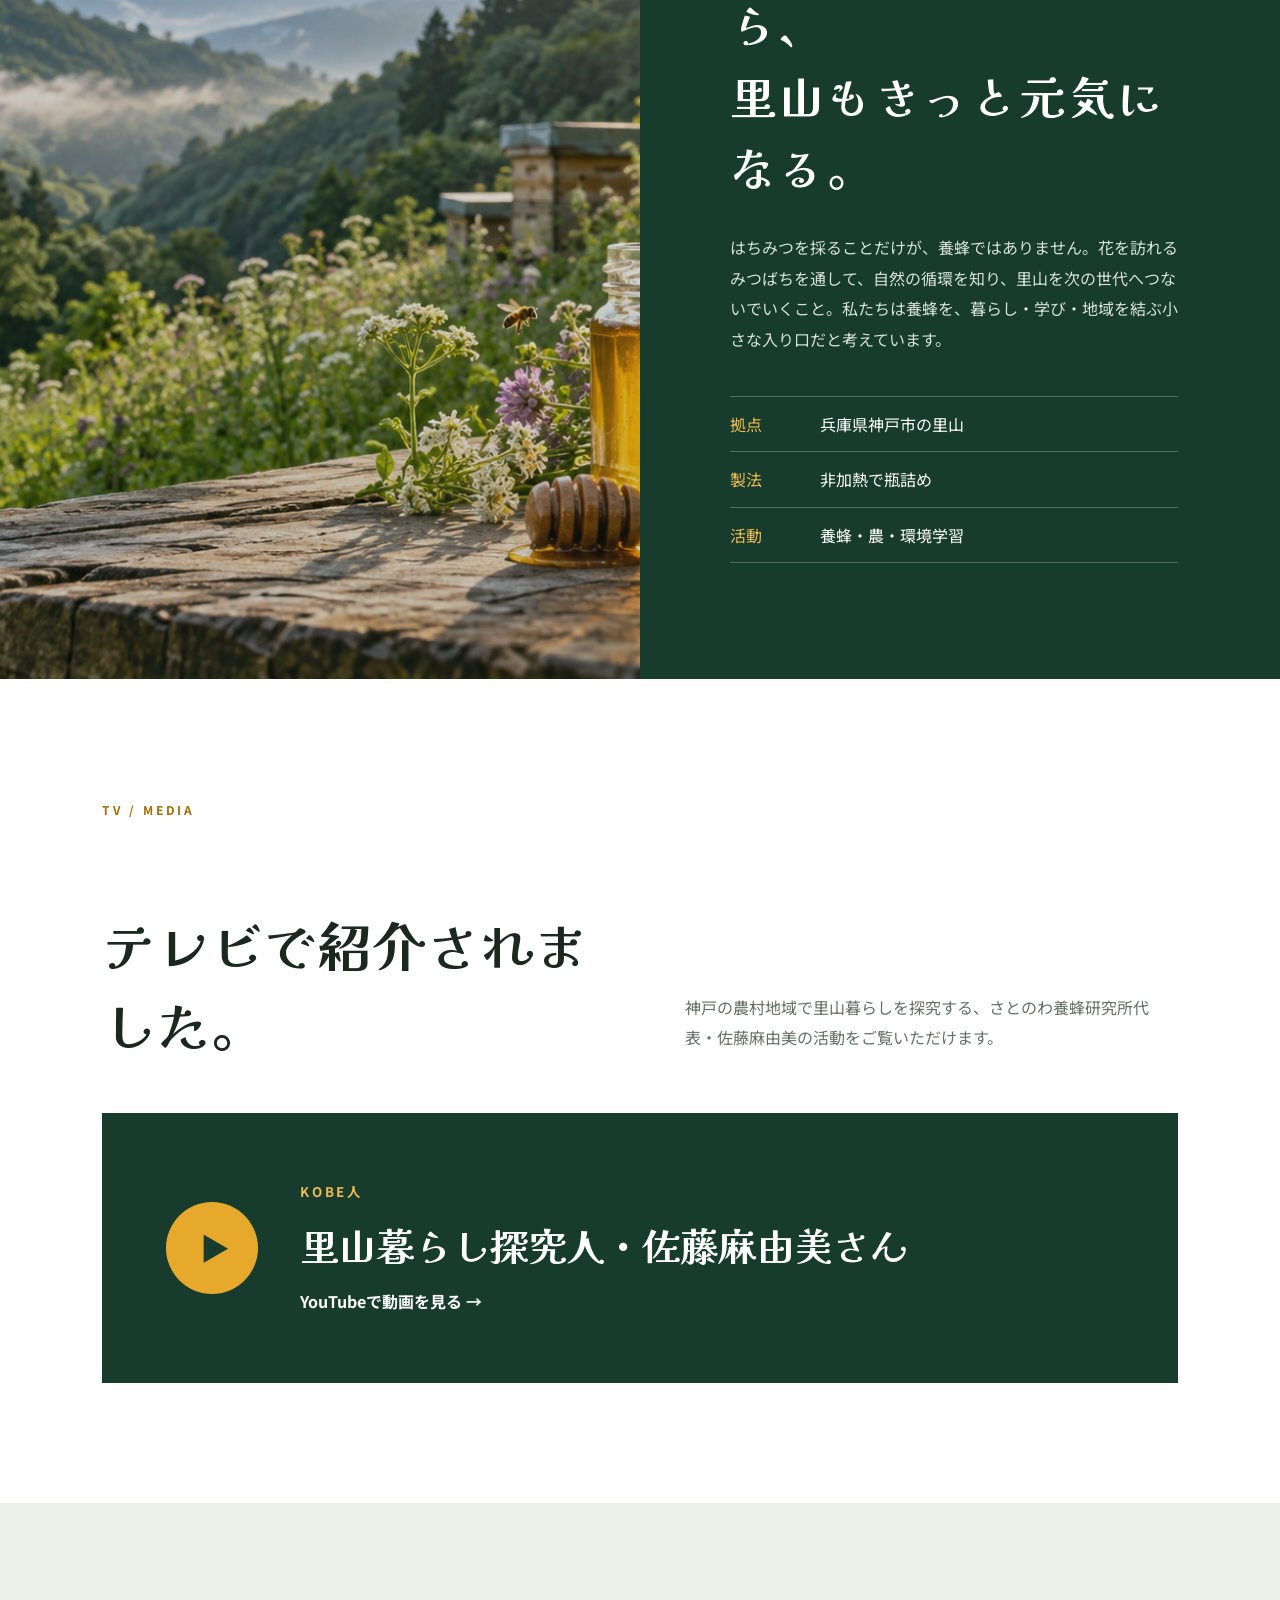
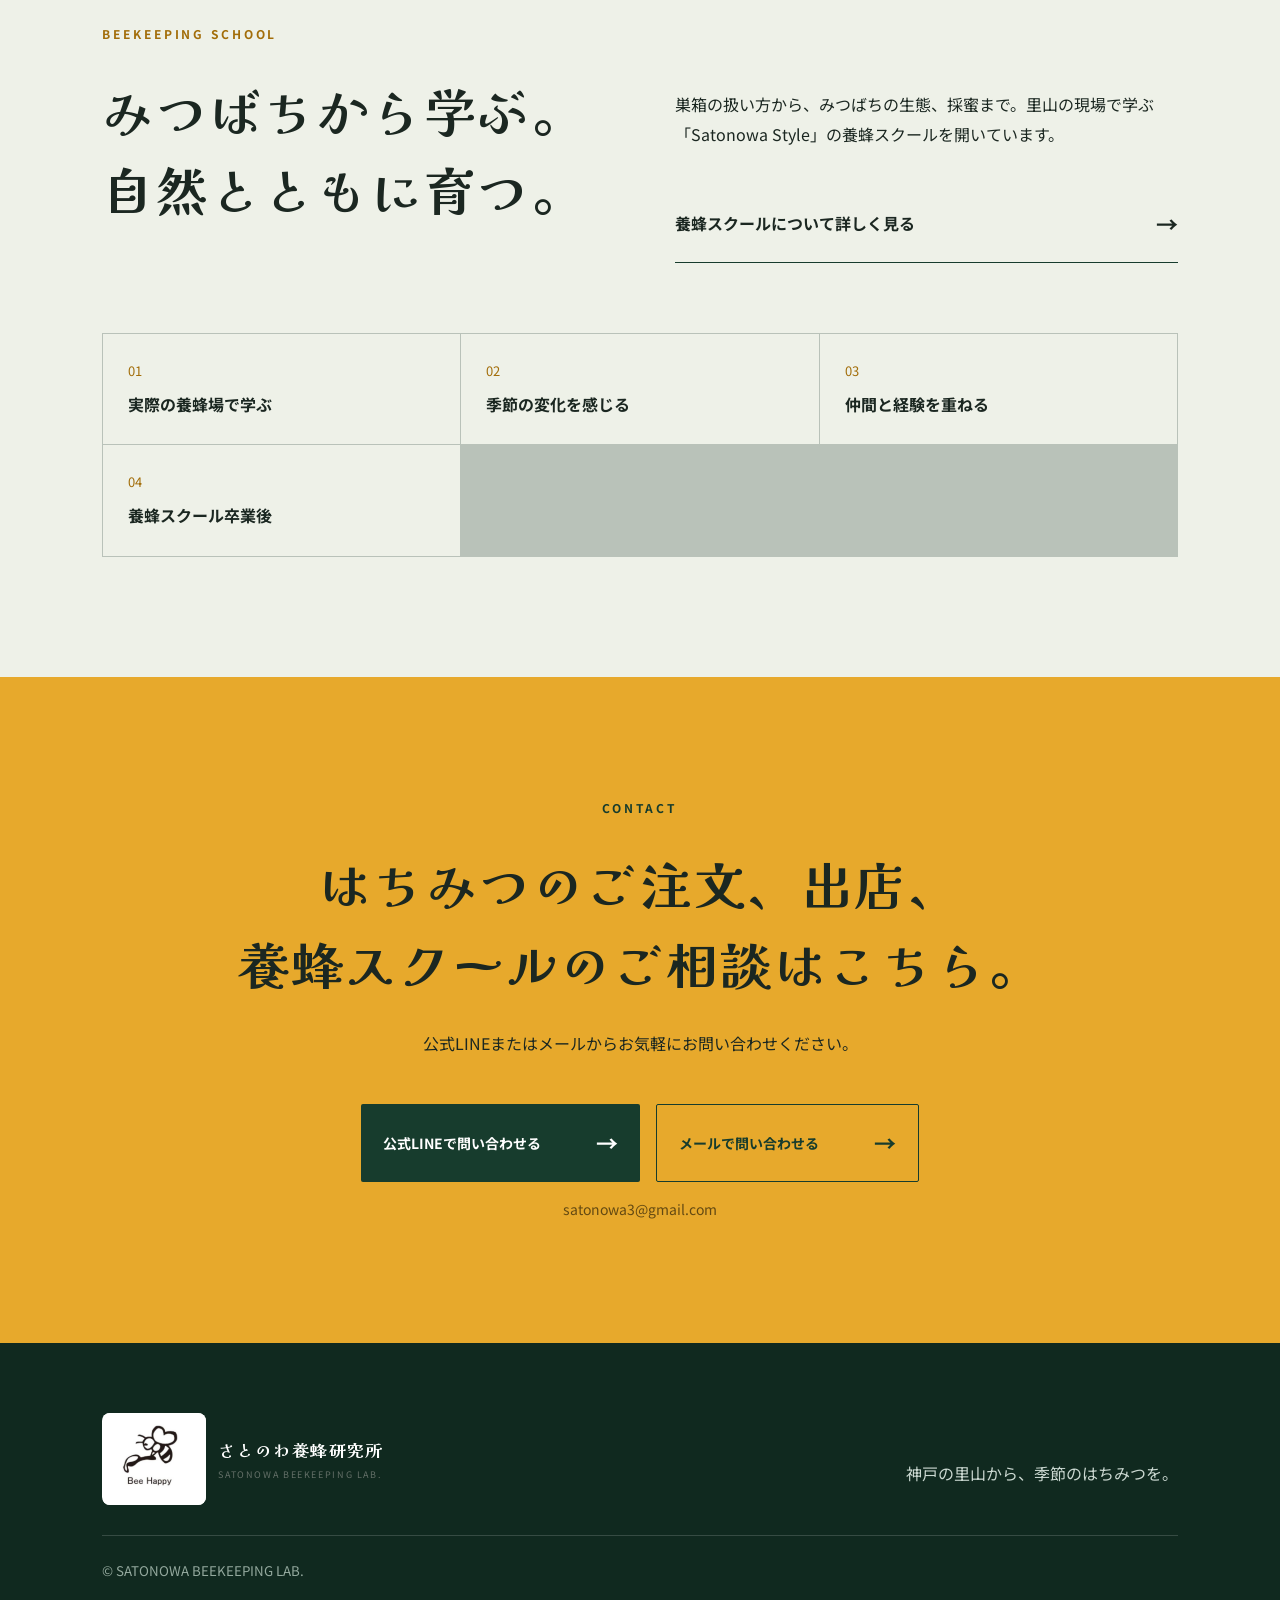
==== commit 1cfe7ac3: "トップ写真を変更" ====
--- a/index.html
+++ b/index.html
@@ -27,7 +27,7 @@
 
   <main>
     <section class="hero">
-      <img src="assets/satonowa-hero.png" alt="里山の養蜂場と黄金色のはちみつ" fetchpriority="high">
+      <img src="assets/assets/76373.jpg" alt="里山の養蜂場と黄金色のはちみつ" fetchpriority="high">
       <div class="hero-shade"></div>
       <div class="hero-copy">
         <p class="eyebrow">KOBE · SAToyama · RAW HONEY</p>
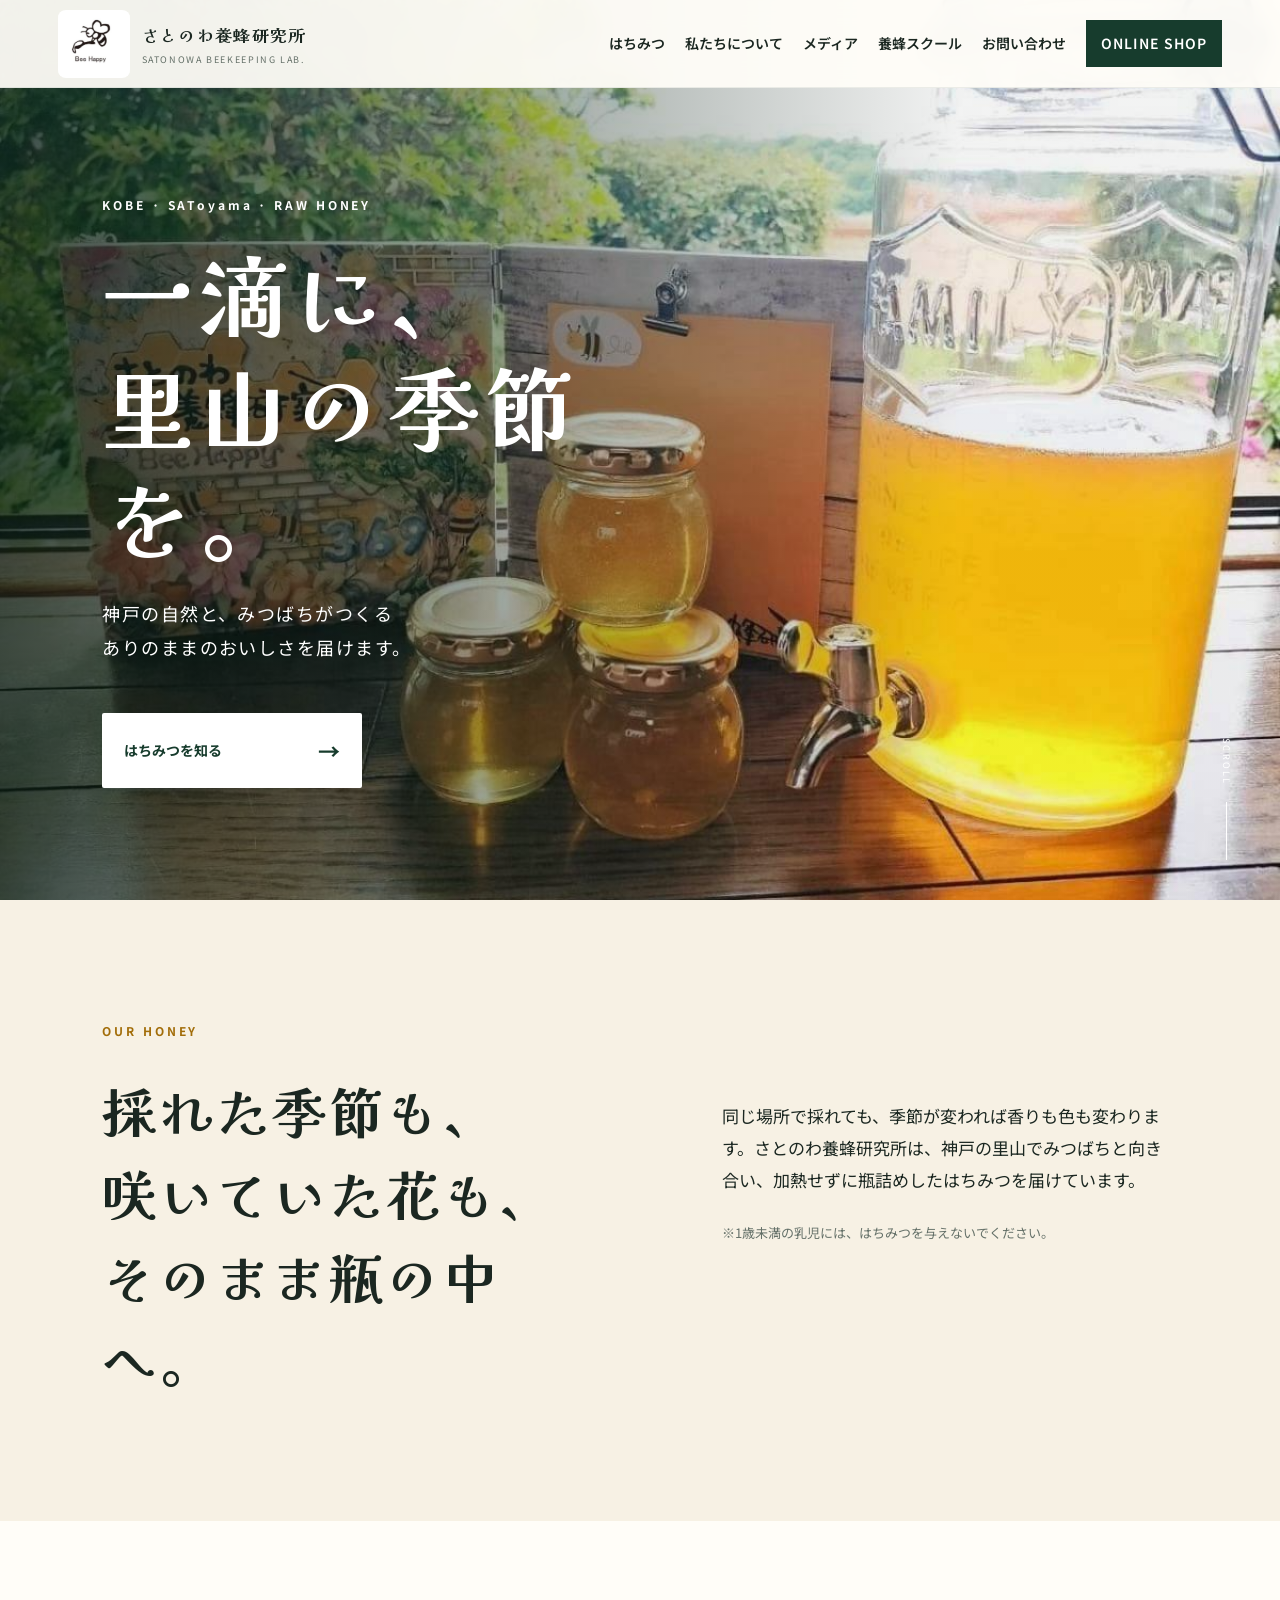
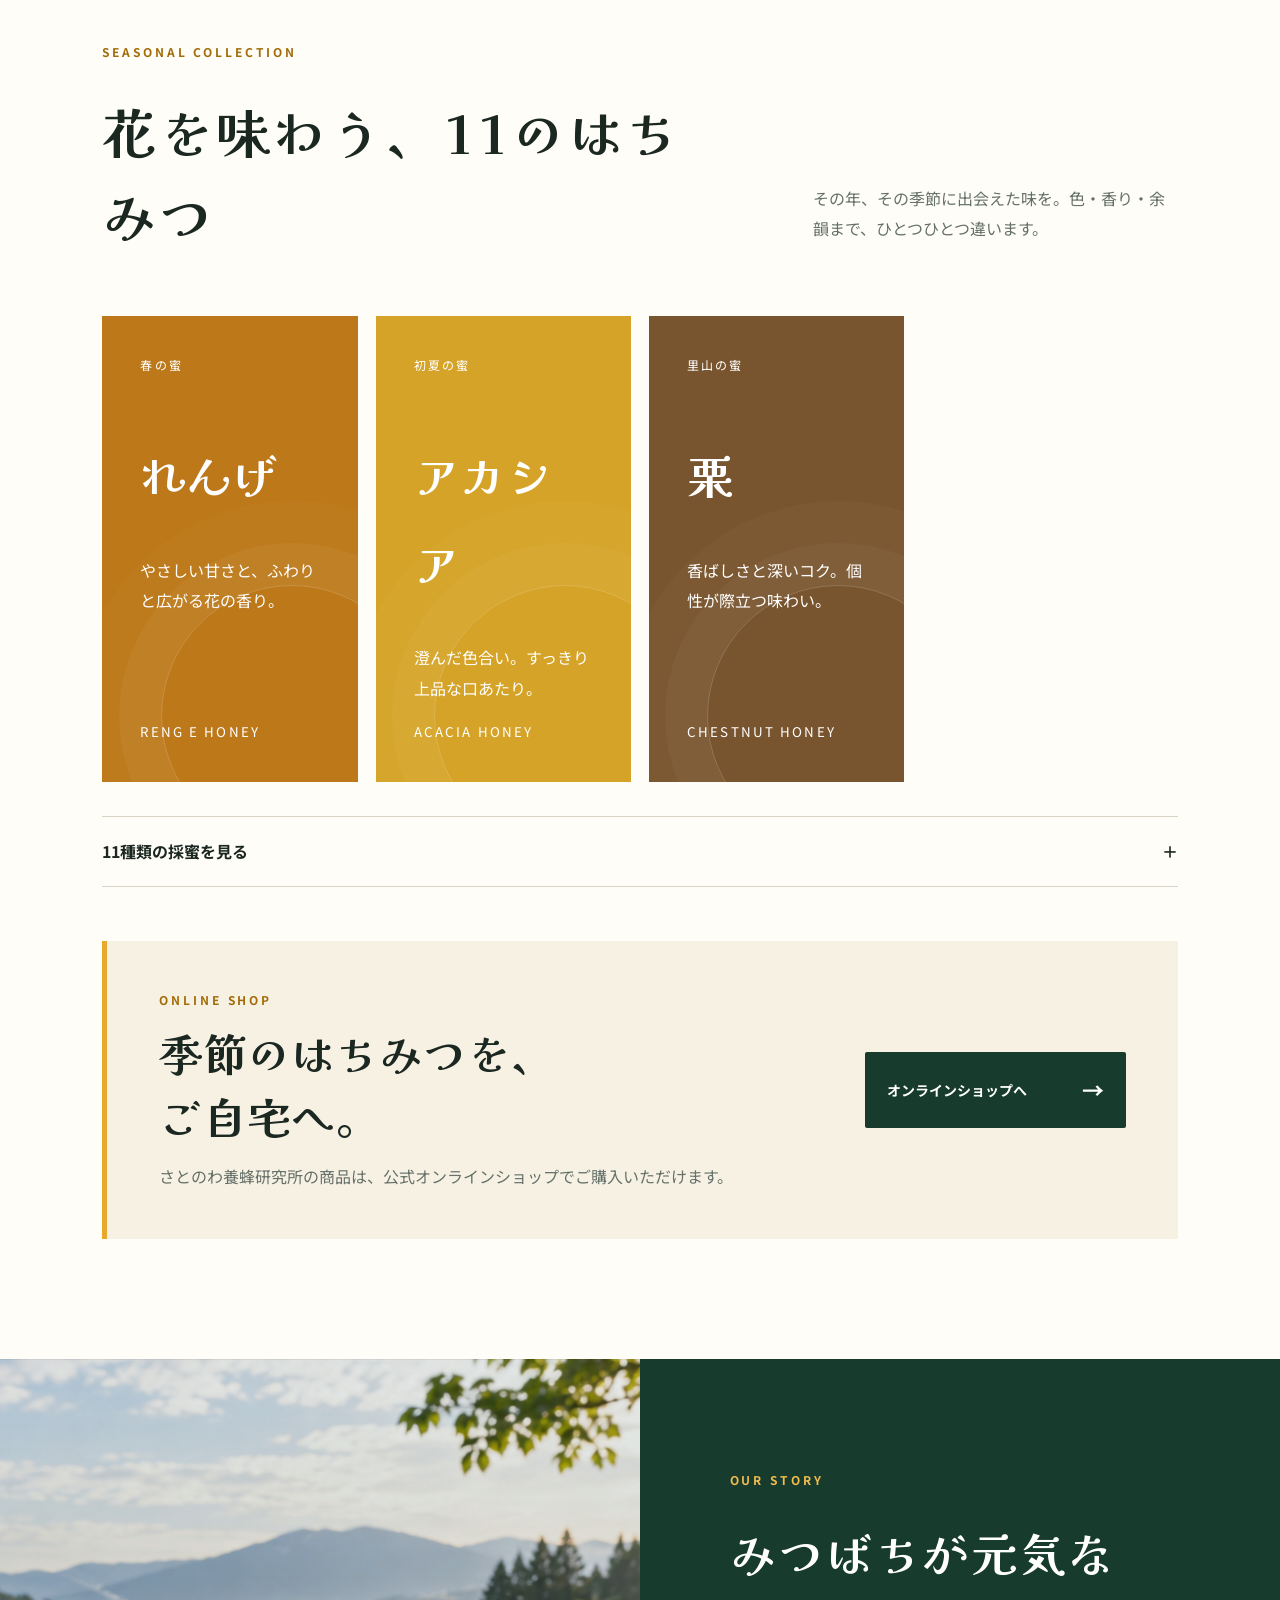
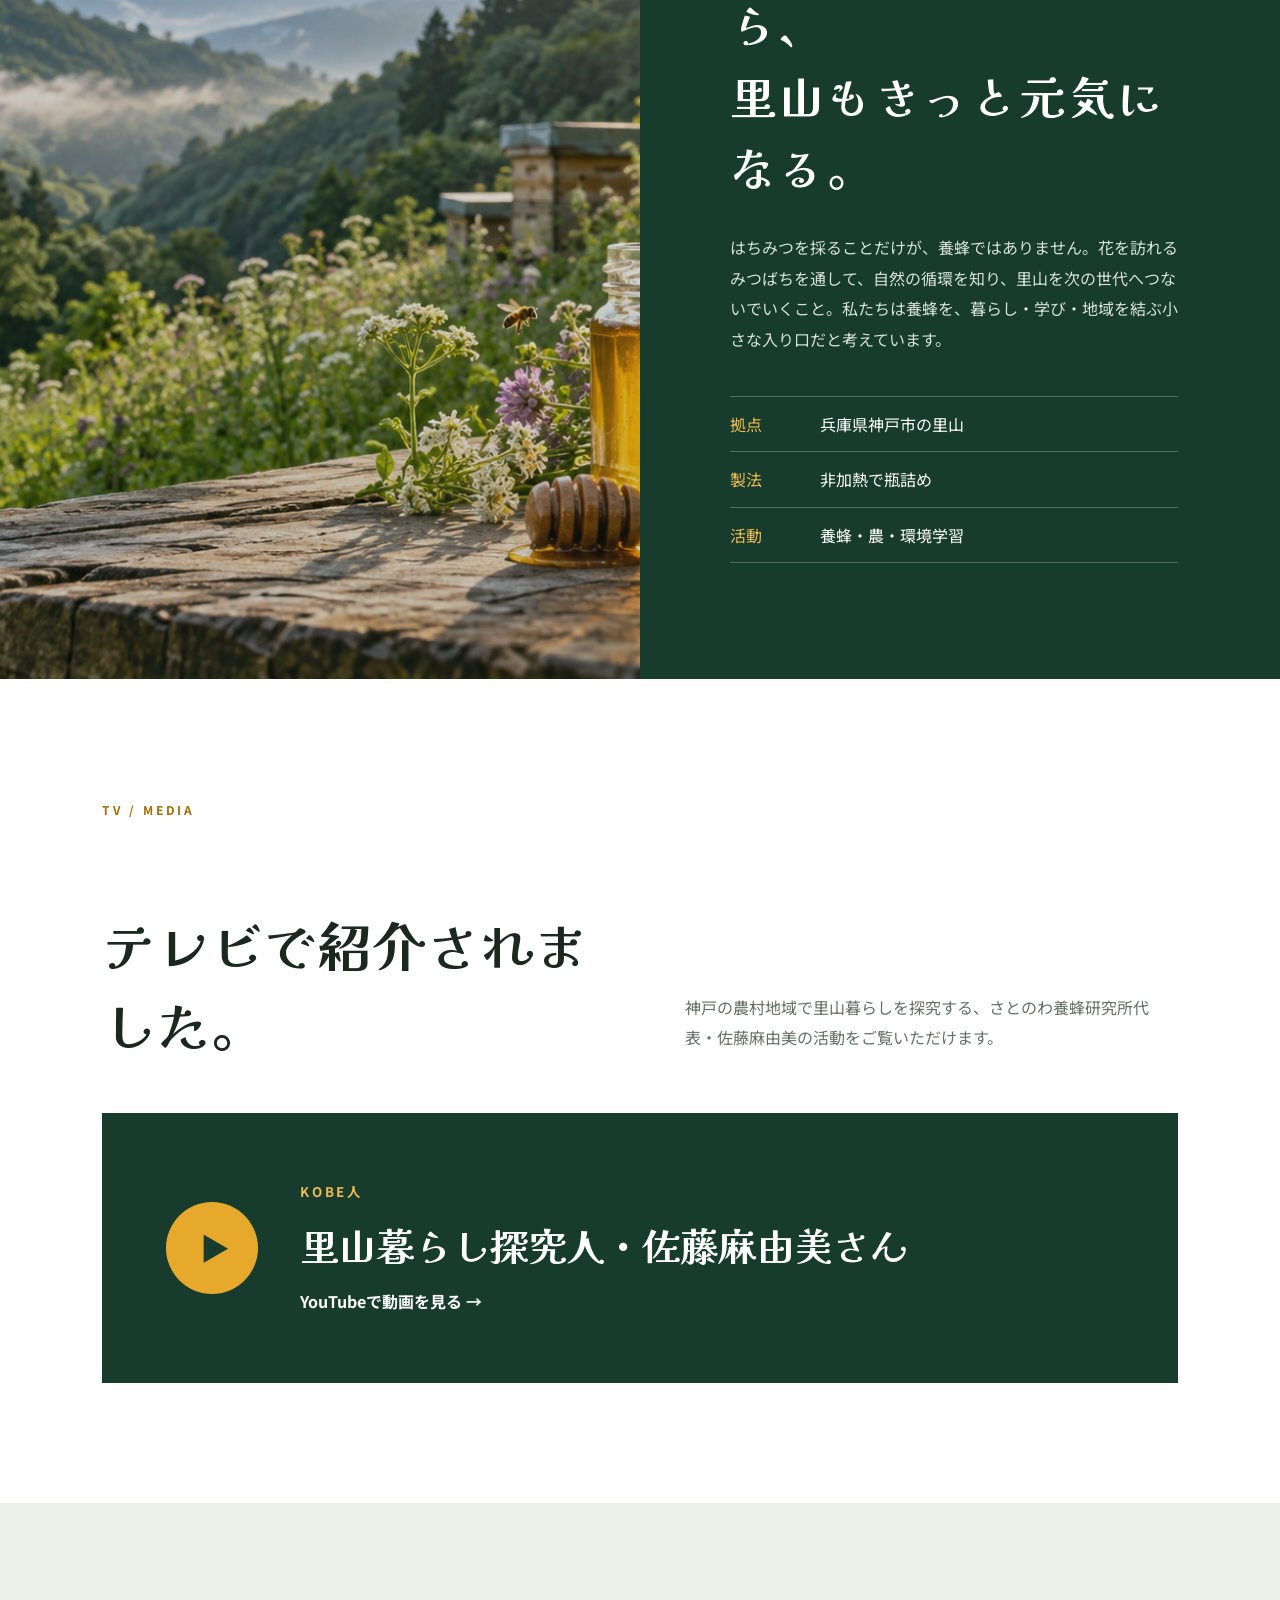
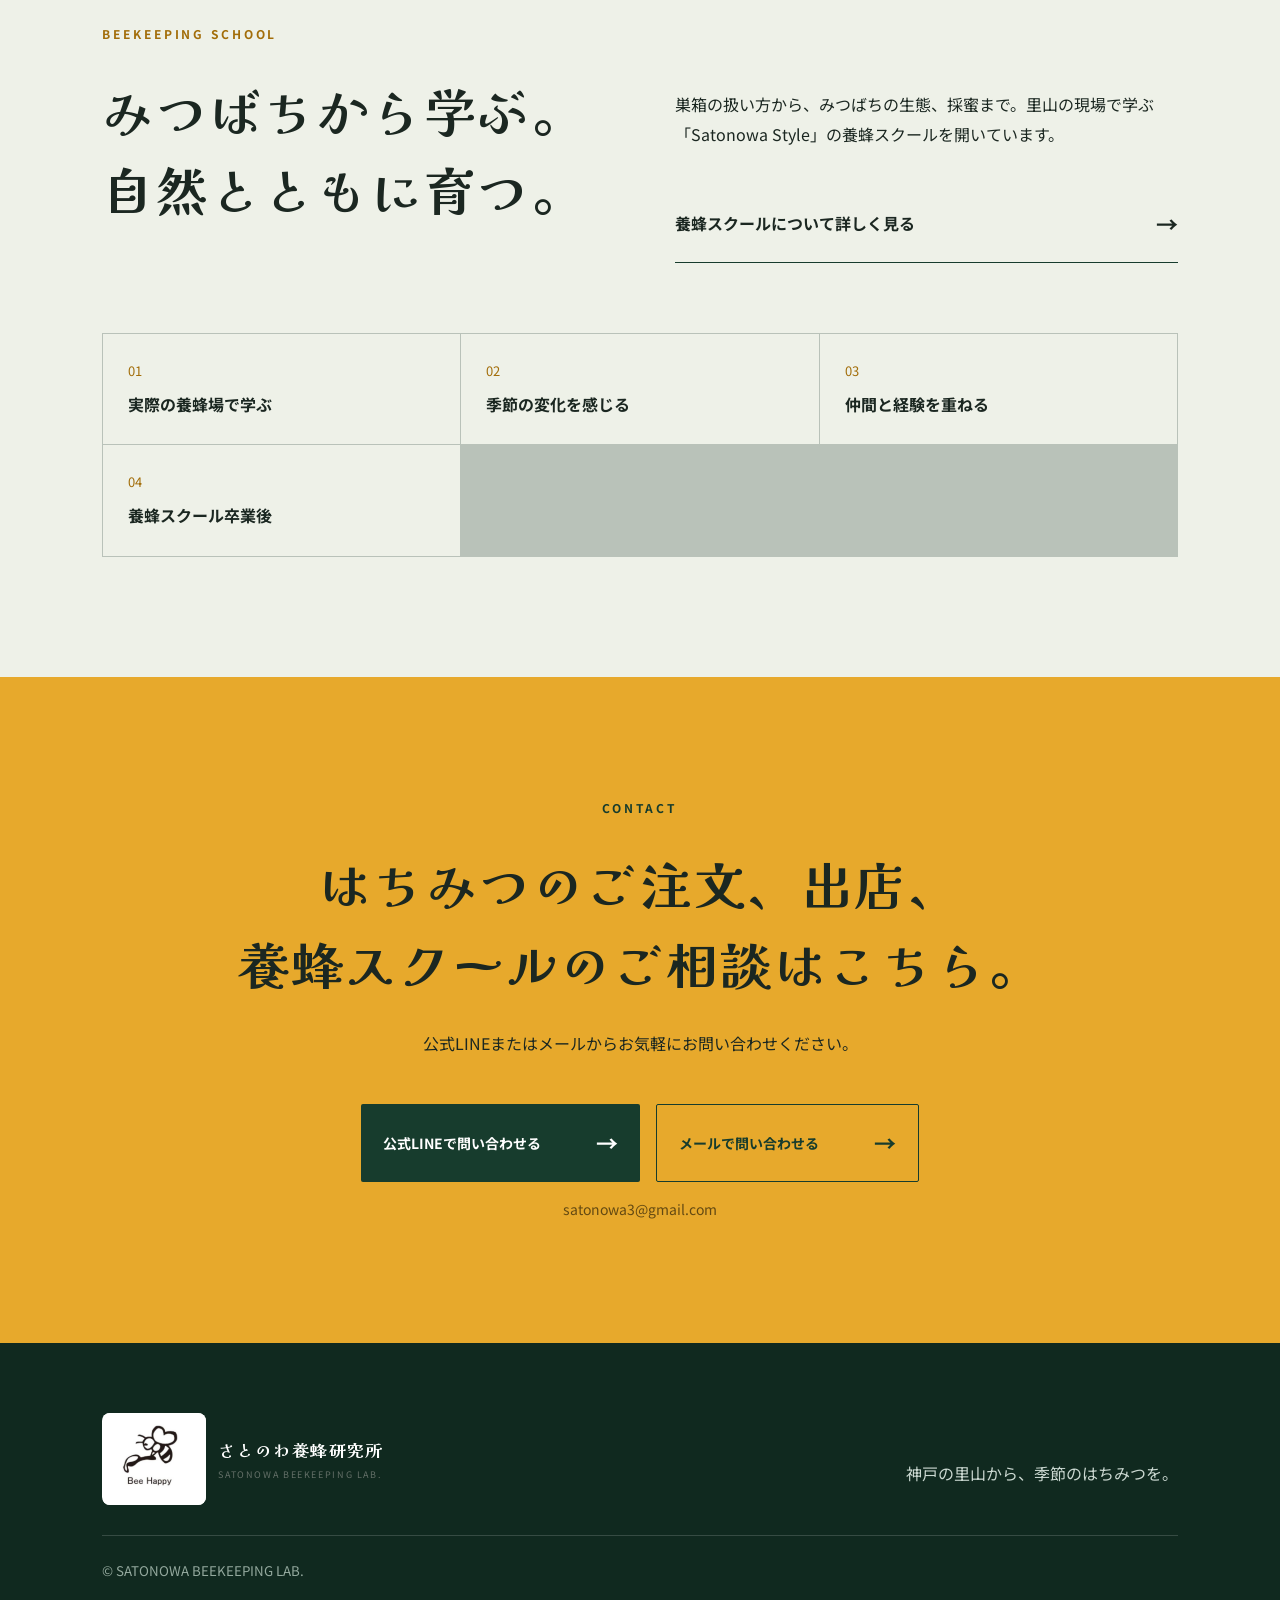
==== commit b287c80d: "画像のパスを修正" ====
--- a/index.html
+++ b/index.html
@@ -27,7 +27,7 @@
 
   <main>
     <section class="hero">
-      <img src="assets/assets/76373.jpg" alt="里山の養蜂場と黄金色のはちみつ" fetchpriority="high">
+      <img src="assets/76373.jpg" alt="里山の養蜂場と黄金色のはちみつ" fetchpriority="high">
       <div class="hero-shade"></div>
       <div class="hero-copy">
         <p class="eyebrow">KOBE · SAToyama · RAW HONEY</p>
